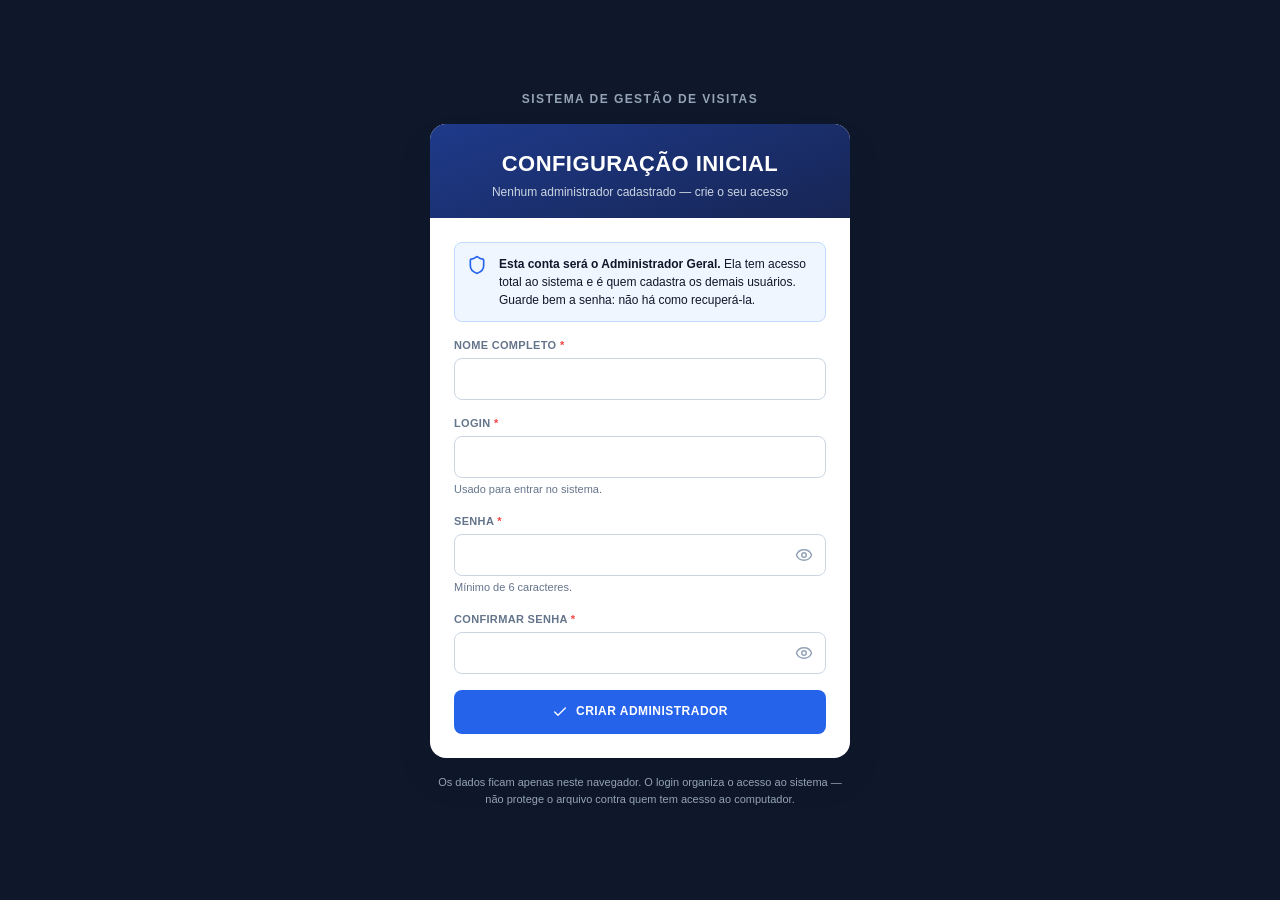
==== index.html @ a72fbaf8 "Add files via upload" ====
<!DOCTYPE html>
<html lang="pt-BR">
<head>
    <meta charset="UTF-8">
    <meta name="viewport" content="width=device-width, initial-scale=1.0, viewport-fit=cover">
    <meta name="theme-color" content="#2563eb">
    <!-- Abre por duplo-clique, sem servidor: CSS via <link> (css/) e JS
         via <script src> (js/), na ordem de dependencia (core ->
         domain/services -> ui -> main). Scripts sao globais, sem
         import/export; cada arquivo se publica em NS.<pasta>.<arquivo>. -->

    <title>LabRuta Propagandista</title>
    <!-- ── Base ──────────────────────────────────── -->
    <link rel="stylesheet" href="css/tokens.css">
    <link rel="stylesheet" href="css/base.css">

    <!-- ── Layout e componentes ──────────────────── -->
    <link rel="stylesheet" href="css/layout.css">
    <link rel="stylesheet" href="css/components.css">
    <link rel="stylesheet" href="css/auth.css">
</head>
<body>

    <header class="app-header">
        <div class="app-header__brand">
            <span class="app-header__logo" aria-hidden="true">LR</span>
            <div class="app-header__titulo">
                <strong>LabRuta</strong>
                <span id="header-usuario" class="app-header__usuario"></span>
            </div>
        </div>
        <div class="app-header__acoes" id="header-acoes"></div>
    </header>

    <nav class="app-nav" id="app-nav" aria-label="Navegação principal"></nav>

    <main class="app-main" id="app" tabindex="-1"></main>

    <div id="modal-root"></div>
    <div id="toast-root" class="toast-root" role="status" aria-live="polite"></div>
    <script>var NS = window.NS || {};</script>

    <!-- ── Infraestrutura ────────────────────────── -->
    <script src="js/core/id.js"></script>
    <script src="js/core/events.js"></script>
    <script src="js/core/storage.js"></script>
    <script src="js/core/sessao.js"></script>
    <script src="js/core/dom.js"></script>
    <script src="js/core/db.js"></script>
    <script src="js/core/navegacao.js"></script>

    <!-- ── Domínio ───────────────────────────────── -->
    <script src="js/domain/telefone.js"></script>
    <script src="js/domain/enderecoUtils.js"></script>
    <script src="js/domain/config.js"></script>
    <script src="js/domain/permissoes.js"></script>
    <script src="js/domain/usuario.js"></script>
    <script src="js/domain/especialidade.js"></script>
    <script src="js/domain/objetivo.js"></script>
    <script src="js/domain/medico.js"></script>
    <script src="js/domain/visita.js"></script>
    <script src="js/services/viacep.js"></script>
    <script src="js/services/backup.js"></script>
    <script src="js/services/dadosTeste.js"></script>

    <!-- ── Interface ─────────────────────────────── -->
    <script src="js/ui/icons.js"></script>
    <script src="js/ui/toast.js"></script>
    <script src="js/ui/modal.js"></script>
    <script src="js/ui/components/formField.js"></script>
    <script src="js/ui/components/card.js"></script>
    <script src="js/ui/components/calendario.js"></script>
    <script src="js/ui/components/mapa.js"></script>
    <script src="js/ui/forms/catalogoForm.js"></script>
    <script src="js/ui/forms/usuarioForm.js"></script>
    <script src="js/ui/forms/grupoForm.js"></script>
    <script src="js/ui/forms/medicoForm.js"></script>
    <script src="js/ui/forms/visitaForm.js"></script>
    <script src="js/ui/forms/visitaAcoes.js"></script>
    <script src="js/ui/views/medicoDetalhe.js"></script>
    <script src="js/ui/views/medicos.js"></script>
    <script src="js/ui/views/agenda.js"></script>
    <script src="js/ui/views/login.js"></script>
    <script src="js/ui/views/config.js"></script>
    <script src="js/ui/shell.js"></script>

    <!-- ── Bootstrap ─────────────────────────────── -->
    <script src="js/main.js"></script>

</body>
</html>
---- css/tokens.css ----
:root {
    /* Cores base */
    --primary: #2563eb;
    --primary-dark: #1d4ed8;
    --primary-light: #eff6ff;
    --primary-border: #bfdbfe;

    --surface: #ffffff;
    --bg: #f8fafc;
    --bg-deep: #0f172a;

    --text: #0f172a;
    --text-muted: #64748b;
    --text-soft: #94a3b8;
    --border: #e2e8f0;
    --border-strong: #cbd5e1;

    /* Semânticas */
    --success: #10b981;
    --success-dark: #047857;
    --success-light: #ecfdf5;
    --success-border: #a7f3d0;

    --warning: #f59e0b;
    --warning-dark: #b45309;
    --warning-light: #fffbeb;
    --warning-border: #fde68a;

    --danger: #ef4444;
    --danger-dark: #b91c1c;
    --danger-light: #fef2f2;
    --danger-border: #fecaca;

    --purple: #8b5cf6;
    --purple-dark: #5b21b6;
    --purple-light: #f5f3ff;
    --purple-border: #ddd6fe;

    --whatsapp: #25d366;
    --whatsapp-dark: #128c7e;

    /* Espaçamento */
    --sp-1: 4px;
    --sp-2: 8px;
    --sp-3: 12px;
    --sp-4: 16px;
    --sp-5: 24px;
    --sp-6: 32px;

    /* Formas */
    --radius-sm: 8px;
    --radius: 12px;
    --radius-lg: 16px;
    --radius-pill: 999px;

    /* Sombras */
    --shadow-sm: 0 1px 3px rgba(15, 23, 42, .06);
    --shadow: 0 4px 12px rgba(15, 23, 42, .08);
    --shadow-lg: 0 20px 40px -12px rgba(15, 23, 42, .28);

    /* Tipografia */
    --font: -apple-system, BlinkMacSystemFont, "Segoe UI", Roboto, "Helvetica Neue", Arial, sans-serif;
    --fs-xs: 11px;
    --fs-sm: 12px;
    --fs-base: 14px;
    --fs-md: 15px;
    --fs-lg: 18px;
    --fs-xl: 22px;

    /* Camadas */
    --z-nav: 20;
    --z-header: 30;
    --z-modal: 100;
    --z-toast: 200;

    /* Layout */
    --nav-largura: 240px;
    --transicao: .2s ease;
}
---- css/base.css ----
*,
*::before,
*::after {
    box-sizing: border-box;
    margin: 0;
    padding: 0;
}

/*
 * Qualquer componente com `display` explícito na classe (flex, grid...)
 * sobrescreve o comportamento nativo de `[hidden]` por especificidade
 * empatada — sem isto, elementos "escondidos" via atributo continuam
 * visíveis. Regra genérica evita repetir `.x[hidden] { display: none }`
 * em cada componente novo.
 */
[hidden] {
    display: none !important;
}

html {
    -webkit-text-size-adjust: 100%;
}

body {
    font-family: var(--font);
    font-size: var(--fs-base);
    line-height: 1.45;
    color: var(--text);
    background: var(--bg);
    -webkit-font-smoothing: antialiased;
    -webkit-tap-highlight-color: transparent;
}

button,
input,
select,
textarea {
    font: inherit;
    color: inherit;
}

button {
    background: none;
    border: none;
    cursor: pointer;
}

a {
    color: var(--primary);
    text-decoration: none;
}

a:hover {
    text-decoration: underline;
}

ul,
ol {
    list-style: none;
}

textarea {
    resize: vertical;
}

/* Foco visível e consistente em tudo que é interativo */
:focus-visible {
    outline: 2px solid var(--primary);
    outline-offset: 2px;
    border-radius: var(--radius-sm);
}

:focus:not(:focus-visible) {
    outline: none;
}

/* Utilitários */
.oculto {
    display: none !important;
}

.visualmente-oculto {
    position: absolute;
    width: 1px;
    height: 1px;
    padding: 0;
    margin: -1px;
    overflow: hidden;
    clip: rect(0, 0, 0, 0);
    white-space: nowrap;
    border: 0;
}

.texto-muted {
    color: var(--text-muted);
}

.texto-sm {
    font-size: var(--fs-sm);
}

.texto-xs {
    font-size: var(--fs-xs);
}

@media (prefers-reduced-motion: reduce) {
    *,
    *::before,
    *::after {
        animation-duration: .01ms !important;
        animation-iteration-count: 1 !important;
        transition-duration: .01ms !important;
        scroll-behavior: auto !important;
    }
}
---- css/layout.css ----
/* ============================================================
   Shell responsivo
   Mobile : header em cima, conteúdo no meio, nav embaixo
   Desktop: nav vira sidebar à esquerda, ocupando a altura toda
   Mesmo markup nos dois — só muda o grid e a direção do nav.
   ============================================================ */

body {
    display: grid;
    grid-template-areas:
        "header"
        "main"
        "nav";
    grid-template-rows: auto 1fr auto;
    /* dvh, não vh: senão a barra do Chrome mobile corta a nav.
       O fallback em vh atende navegadores sem suporte a dvh. */
    height: 100vh;
    height: 100dvh;
    /* minmax(0,…) nas colunas impede que conteúdo largo estoure a viewport */
    grid-template-columns: minmax(0, 1fr);
    overflow: hidden;
}

/* ---------- Header ---------- */
.app-header {
    grid-area: header;
    display: flex;
    align-items: center;
    justify-content: space-between;
    gap: var(--sp-3);
    padding: var(--sp-3) var(--sp-4);
    background: var(--surface);
    border-bottom: 1px solid var(--border);
    z-index: var(--z-header);
}

.app-header__brand {
    display: flex;
    align-items: center;
    gap: var(--sp-3);
    min-width: 0;
}

.app-header__logo {
    display: grid;
    place-items: center;
    flex-shrink: 0;
    width: 36px;
    height: 36px;
    border-radius: var(--radius-sm);
    background: linear-gradient(135deg, var(--primary), #1e40af);
    color: #fff;
    font-size: var(--fs-sm);
    font-weight: 700;
    letter-spacing: .5px;
}

.app-header__titulo {
    display: flex;
    flex-direction: column;
    min-width: 0;
    line-height: 1.25;
}

.app-header__titulo strong {
    font-size: var(--fs-md);
}

.app-header__usuario {
    font-size: var(--fs-xs);
    color: var(--text-muted);
    overflow: hidden;
    text-overflow: ellipsis;
    white-space: nowrap;
}

.app-header__acoes {
    display: flex;
    align-items: center;
    gap: var(--sp-2);
    flex-shrink: 0;
}

/* ---------- Navegação ---------- */
.app-nav {
    grid-area: nav;
    display: flex;
    flex-direction: row;
    justify-content: space-around;
    align-items: stretch;
    gap: var(--sp-1);
    min-width: 0;
    padding: var(--sp-2) var(--sp-1);
    padding-bottom: calc(var(--sp-2) + env(safe-area-inset-bottom, 0px));
    background: var(--surface);
    border-top: 1px solid var(--border);
    z-index: var(--z-nav);
}

.nav-item {
    display: flex;
    flex: 1 1 0;
    min-width: 0;
    flex-direction: column;
    align-items: center;
    justify-content: center;
    gap: 3px;
    padding: var(--sp-2) var(--sp-1);
    border-radius: var(--radius-sm);
    color: var(--text-muted);
    font-size: var(--fs-xs);
    font-weight: 600;
    text-align: center;
    text-decoration: none;
    transition: color var(--transicao), background var(--transicao);
}

.nav-item:hover {
    color: var(--text);
    text-decoration: none;
}

.nav-item--ativo {
    color: var(--primary);
}

.nav-item svg {
    width: 20px;
    height: 20px;
}

.nav-item__label {
    line-height: 1;
}

/* ---------- Conteúdo ---------- */
.app-main {
    grid-area: main;
    min-width: 0;
    overflow-y: auto;
    overflow-x: hidden;
    overscroll-behavior: contain;
    padding: var(--sp-4);
    scroll-padding-top: var(--sp-4);
}

.app-main:focus {
    outline: none;
}

/* Cabeçalho interno de cada tela */
.view-header {
    display: flex;
    align-items: center;
    justify-content: space-between;
    flex-wrap: wrap;
    gap: var(--sp-3);
    margin-bottom: var(--sp-4);
}

.view-header__titulo {
    min-width: 0;
    flex: 1 1 auto;
}

/* No mobile o botão ocupa a linha inteira em vez de espremer o título. */
.view-header > .btn {
    flex: 1 1 100%;
}

.view-header__titulo h1 {
    font-size: var(--fs-xl);
    line-height: 1.2;
}

.view-header__titulo p {
    margin-top: 2px;
    font-size: var(--fs-sm);
    color: var(--text-muted);
}

/* Grade de cards */
.grid-cards {
    display: grid;
    grid-template-columns: minmax(0, 1fr);
    gap: var(--sp-3);
    /* stretch: cards da mesma linha terminam alinhados */
    align-items: stretch;
}

.grid-cards[hidden] {
    display: none;
}

/* Barra de filtros / busca */
.barra-filtros {
    display: flex;
    flex-wrap: wrap;
    gap: var(--sp-2);
    margin-bottom: var(--sp-4);
}

/*
 * Na Agenda, segmentado (Cards/Semana/Mês) + filtro de grupo sempre na
 * mesma linha — mesmo no mobile o segmentado não quebra (é inline-flex)
 * e o filtro encolhe (.popover-filtro-wrap) em vez de cair pra baixo.
 */
.barra-filtros--agenda {
    flex-wrap: nowrap;
}

.barra-filtros--agenda .segmentado {
    flex-shrink: 0;
}

.barra-filtros__busca {
    flex: 1 1 220px;
    min-width: 0;
}

/* Seções da Agenda (Hoje, Amanhã…) */
.secao {
    margin-bottom: var(--sp-5);
}

.secao__titulo {
    display: flex;
    align-items: center;
    gap: var(--sp-2);
    width: 100%;
    margin-bottom: var(--sp-3);
    padding: var(--sp-1) 0;
    border: none;
    background: transparent;
    font-size: var(--fs-sm);
    font-weight: 700;
    text-transform: uppercase;
    letter-spacing: .04em;
    color: var(--text-muted);
    text-align: left;
    cursor: pointer;
}

.secao__titulo:hover {
    color: var(--text);
}

.secao__seta {
    width: 14px;
    height: 14px;
    flex-shrink: 0;
    transition: transform var(--transicao);
}

.secao__titulo[aria-expanded="false"] .secao__seta {
    transform: rotate(-90deg);
}

.secao__contador {
    display: inline-grid;
    place-items: center;
    min-width: 20px;
    height: 20px;
    padding: 0 6px;
    border-radius: var(--radius-pill);
    background: var(--border);
    color: var(--text-muted);
    font-size: var(--fs-xs);
    font-weight: 700;
}

.secao--atrasadas .secao__titulo {
    color: var(--danger-dark);
}

.secao--atrasadas .secao__contador {
    background: var(--danger-light);
    color: var(--danger-dark);
}

/* ============================================================
   Desktop
   ============================================================ */
@media (min-width: 768px) {
    body {
        grid-template-areas:
            "nav header"
            "nav main";
        grid-template-columns: var(--nav-largura) 1fr;
        grid-template-rows: auto 1fr;
    }

    .app-nav {
        flex-direction: column;
        justify-content: flex-start;
        gap: var(--sp-1);
        padding: var(--sp-4) var(--sp-3);
        border-top: none;
        border-right: 1px solid var(--border);
    }

    .nav-item {
        flex: 0 0 auto;
        flex-direction: row;
        justify-content: flex-start;
        gap: var(--sp-3);
        padding: var(--sp-3);
        font-size: var(--fs-base);
    }

    .nav-item:hover {
        background: var(--bg);
    }

    .nav-item--ativo {
        background: var(--primary-light);
        color: var(--primary);
    }

    .app-main {
        padding: var(--sp-5);
    }

    /* No desktop o botão volta para a mesma linha do título. */
    .view-header > .btn {
        flex: 0 0 auto;
    }

    .grid-cards {
        grid-template-columns: repeat(auto-fill, minmax(min(100%, 330px), 1fr));
        gap: var(--sp-4);
    }
}

@media (min-width: 1200px) {
    .app-main {
        padding: var(--sp-5) var(--sp-6);
    }

    /* Limita a medida de leitura e centraliza em telas largas. */
    .app-main > * {
        max-width: 1280px;
        margin-left: auto;
        margin-right: auto;
    }

    .grid-cards {
        grid-template-columns: repeat(auto-fill, minmax(min(100%, 360px), 1fr));
    }
}

/* ============================================================
   Agenda — visões Semana e Mês
   ============================================================ */

.calendario-nav {
    display: grid;
    grid-template-columns: 1fr auto 1fr;
    align-items: center;
    gap: var(--sp-2);
    margin-bottom: var(--sp-3);
}

.calendario-nav__periodo {
    display: flex;
    align-items: center;
    justify-content: center;
    gap: var(--sp-2);
    grid-column: 2;
}

.calendario-nav__rotulo {
    font-size: var(--fs-md);
    font-weight: 700;
    text-align: center;
    min-width: 12ch;
}

.calendario-nav__hoje {
    justify-self: start;
}

/* ---------- Semana ---------- */
.semana {
    --semana-col-hora: 56px;
    border: 1px solid var(--border);
    border-radius: var(--radius);
    background: var(--surface);
    overflow: auto;
}

.semana__cabecalho {
    display: grid;
    grid-template-columns: var(--semana-col-hora) repeat(7, minmax(120px, 1fr));
    position: sticky;
    top: 0;
    z-index: 1;
    background: var(--surface);
    border-bottom: 1px solid var(--border);
}

.semana__dia-cab {
    display: flex;
    flex-direction: column;
    align-items: center;
    gap: 2px;
    padding: var(--sp-2) var(--sp-1);
    border-left: 1px solid var(--border);
}

.semana__dia-nome {
    font-size: var(--fs-xs);
    font-weight: 700;
    text-transform: uppercase;
    letter-spacing: .04em;
    color: var(--text-muted);
}

.semana__dia-numero {
    font-size: var(--fs-md);
    font-weight: 700;
}

.semana__dia-cab--hoje .semana__dia-numero {
    display: inline-grid;
    place-items: center;
    min-width: 22px;
    height: 22px;
    border-radius: var(--radius-pill);
    background: var(--primary);
    color: #fff;
}

.semana__sem-horario {
    display: flex;
    flex-direction: column;
    gap: 3px;
    width: 100%;
    margin-top: 2px;
    min-height: 6px;
}

.semana__corpo {
    display: grid;
    grid-template-columns: var(--semana-col-hora) repeat(7, minmax(120px, 1fr));
    position: relative;
}

.semana__hora-rotulo {
    padding-top: 2px;
    padding-right: var(--sp-2);
    border-top: 1px solid var(--border);
    font-size: var(--fs-xs);
    color: var(--text-soft);
    text-align: right;
}

.semana__hora-rotulo--vazio {
    border-bottom: 1px solid transparent;
}

.semana__celula {
    border-top: 1px solid var(--border);
    border-left: 1px solid var(--border);
    transition: background var(--transicao);
}

/* Linha do horário atual — só aparece na coluna do dia de hoje. */
.semana__linha-agora {
    position: absolute;
    z-index: 2;
    height: 2px;
    background: var(--danger);
    pointer-events: none;
}

.semana__linha-agora__bolinha {
    position: absolute;
    left: -4px;
    top: 50%;
    width: 8px;
    height: 8px;
    border-radius: 50%;
    background: var(--danger);
    transform: translateY(-50%);
}

/* ---------- Mês ---------- */
.mes {
    border: 1px solid var(--border);
    border-radius: var(--radius);
    background: var(--surface);
    overflow: hidden;
}

.mes__cabecalho {
    display: grid;
    grid-template-columns: repeat(7, minmax(0, 1fr));
    border-bottom: 1px solid var(--border);
    background: var(--bg);
}

.mes__cab-dia {
    padding: var(--sp-2);
    text-align: center;
    font-size: var(--fs-xs);
    font-weight: 700;
    text-transform: uppercase;
    letter-spacing: .04em;
    color: var(--text-muted);
}

.mes__grade {
    display: grid;
    grid-template-columns: repeat(7, minmax(0, 1fr));
    grid-auto-rows: minmax(84px, auto);
}

.mes__dia {
    display: flex;
    flex-direction: column;
    gap: 3px;
    padding: var(--sp-1);
    border-left: 1px solid var(--border);
    border-top: 1px solid var(--border);
    min-width: 0;
    transition: background var(--transicao);
}

.mes__dia:nth-child(7n+1) {
    border-left: none;
}

.mes__dia--fora {
    background: var(--bg);
}

.mes__dia--fora .mes__dia-numero {
    color: var(--text-soft);
}

.mes__dia-numero {
    align-self: flex-start;
    font: inherit;
    font-size: var(--fs-sm);
    font-weight: 700;
    padding: 2px 6px;
    border: none;
    border-radius: var(--radius-pill);
    background: transparent;
    color: var(--text);
    cursor: pointer;
    transition: background var(--transicao), color var(--transicao);
}

.mes__dia-numero:hover,
.mes__dia-numero:focus-visible {
    background: var(--primary-light);
    color: var(--primary-dark);
}

.mes__dia--hoje .mes__dia-numero {
    display: inline-flex;
    align-items: center;
    justify-content: center;
    min-width: 20px;
    height: 20px;
    background: var(--primary);
    color: #fff;
}

.mes__dia--hoje .mes__dia-numero:hover,
.mes__dia--hoje .mes__dia-numero:focus-visible {
    background: var(--primary-dark);
    color: #fff;
}

.mes__eventos {
    display: flex;
    flex-direction: column;
    gap: 2px;
    min-height: 8px;
}

.mes__mais {
    align-self: flex-start;
    padding: 1px 5px;
    border: none;
    background: transparent;
    color: var(--text-muted);
    font-size: var(--fs-xs);
    font-weight: 600;
}

.mes__mais:hover {
    color: var(--primary);
    text-decoration: underline;
}

/* ---------- Evento (compartilhado entre Semana e Mês) ---------- */
.evento {
    display: flex;
    align-items: center;
    gap: 4px;
    padding: 3px 6px;
    border-radius: 6px;
    border: 1px solid transparent;
    font-size: var(--fs-xs);
    font-weight: 600;
    line-height: 1.3;
    cursor: grab;
    overflow: hidden;
    text-align: left;
}

.evento:active {
    cursor: grabbing;
}

.evento__hora {
    flex-shrink: 0;
    opacity: .75;
    font-variant-numeric: tabular-nums;
}

.evento__nome {
    overflow: hidden;
    text-overflow: ellipsis;
    white-space: nowrap;
}

.evento--info    { background: var(--primary-light); color: var(--primary-dark); border-color: var(--primary-border); }
.evento--sucesso { background: var(--success-light); color: var(--success-dark); border-color: var(--success-border); }
.evento--alerta  { background: var(--warning-light); color: var(--warning-dark); border-color: var(--warning-border); }
.evento--perigo  { background: var(--danger-light);  color: var(--danger-dark);  border-color: var(--danger-border); }
.evento--roxa    { background: var(--purple-light);  color: var(--purple-dark);  border-color: var(--purple-border); }
.evento--neutra  { background: var(--bg);            color: var(--text-muted);   border-color: var(--border); }

.evento--arrastando {
    opacity: .4;
}

/* Célula/dia recebendo um drag válido por cima */
.slot-alvo {
    background: var(--primary-light) !important;
    outline: 2px dashed var(--primary-border);
    outline-offset: -2px;
}

/* ============================================================
   Desktop — calendário ganha mais respiro
   ============================================================ */
@media (min-width: 768px) {
    .semana {
        --semana-col-hora: 64px;
    }

    .semana__cabecalho,
    .semana__corpo {
        grid-template-columns: var(--semana-col-hora) repeat(7, minmax(0, 1fr));
    }

    .mes__grade {
        grid-auto-rows: minmax(110px, auto);
    }
}
---- css/components.css ----
/* ============================================================
   Botões
   ============================================================ */
.btn {
    display: inline-flex;
    align-items: center;
    justify-content: center;
    gap: var(--sp-2);
    padding: 10px var(--sp-4);
    border: 1px solid transparent;
    border-radius: var(--radius-sm);
    font-size: var(--fs-sm);
    font-weight: 600;
    white-space: nowrap;
    transition: background var(--transicao), border-color var(--transicao), color var(--transicao);
}

.btn svg {
    width: 16px;
    height: 16px;
    flex-shrink: 0;
}

.btn:disabled {
    opacity: .5;
    cursor: not-allowed;
}

.btn--primario {
    background: var(--primary);
    color: #fff;
}

.btn--primario:not(:disabled):hover {
    background: var(--primary-dark);
}

.btn--outline {
    background: var(--surface);
    border-color: var(--border-strong);
    color: var(--text);
}

.btn--outline:not(:disabled):hover {
    background: var(--bg);
    border-color: var(--text-soft);
}

.btn--sutil {
    background: transparent;
    color: var(--text-muted);
}

.btn--sutil:not(:disabled):hover {
    background: var(--bg);
    color: var(--text);
}

.btn--perigo {
    background: var(--danger-light);
    border-color: var(--danger-border);
    color: var(--danger-dark);
}

.btn--perigo:not(:disabled):hover {
    background: #fee2e2;
}

.btn--sucesso {
    background: var(--success-light);
    border-color: var(--success-border);
    color: var(--success-dark);
}

.btn--sucesso:not(:disabled):hover {
    background: #d1fae5;
}

.btn--bloco {
    width: 100%;
}

/* ---------- Split action (botão principal + popover de opções) ---------- */
.split-acao {
    position: relative;
    display: inline-flex;
}

.split-acao .btn:first-child {
    border-top-right-radius: 0;
    border-bottom-right-radius: 0;
}

.split-acao__toggle {
    border-top-left-radius: 0;
    border-bottom-left-radius: 0;
    border-left: 1px solid rgba(255, 255, 255, .35);
    padding: 10px var(--sp-2);
}

.split-acao__toggle svg {
    transition: transform var(--transicao);
}

.split-acao__toggle[aria-expanded="true"] svg {
    transform: rotate(180deg);
}

.popover-menu {
    position: absolute;
    bottom: calc(100% + 6px);
    right: 0;
    min-width: 220px;
    background: var(--surface);
    border: 1px solid var(--border);
    border-radius: var(--radius);
    box-shadow: var(--shadow-lg, 0 12px 28px rgba(0, 0, 0, .18));
    padding: var(--sp-1);
    z-index: 10;
}

.popover-menu__item {
    display: flex;
    align-items: center;
    gap: var(--sp-2);
    width: 100%;
    padding: var(--sp-2) var(--sp-3);
    border: none;
    background: transparent;
    border-radius: var(--radius-sm);
    font-size: var(--fs-sm);
    color: var(--text);
    text-align: left;
}

.popover-menu__item:hover {
    background: var(--bg);
}

.popover-menu__item svg {
    width: 16px;
    height: 16px;
    flex-shrink: 0;
    color: var(--text-muted);
}

.btn--sm {
    padding: 6px 10px;
    font-size: var(--fs-xs);
}

.btn--sm svg {
    width: 14px;
    height: 14px;
}

.btn--icone {
    padding: 8px;
    border-radius: var(--radius-sm);
}

.btn--icone svg {
    width: 18px;
    height: 18px;
}

/* Botão do WhatsApp */
.btn--whatsapp {
    background: var(--whatsapp);
    color: #fff;
}

.btn--whatsapp:not(:disabled):hover {
    background: var(--whatsapp-dark);
    text-decoration: none;
}

.link-whatsapp {
    display: inline-grid;
    place-items: center;
    width: 30px;
    height: 30px;
    border-radius: var(--radius-sm);
    color: var(--whatsapp-dark);
    background: rgba(37, 211, 102, .12);
    transition: background var(--transicao);
}

.link-whatsapp:hover {
    background: rgba(37, 211, 102, .22);
    text-decoration: none;
}

.link-whatsapp svg {
    width: 17px;
    height: 17px;
}

/* ============================================================
   Cards
   ============================================================ */
.card {
    position: relative;
    display: flex;
    flex-direction: column;
    gap: var(--sp-3);
    min-width: 0;
    padding: var(--sp-4);
    background: var(--surface);
    border: 1px solid var(--border);
    border-radius: var(--radius);
    box-shadow: var(--shadow-sm);
    overflow: hidden;
}

/* Faixa colorida à esquerda indicando status */
.card--faixa::before {
    content: '';
    position: absolute;
    left: 0;
    top: 0;
    bottom: 0;
    width: 4px;
    background: var(--border-strong);
}

.card--agendada::before  { background: var(--primary); }
.card--realizada::before { background: var(--success); }
.card--ausente::before   { background: var(--warning); }
.card--cancelada::before { background: var(--text-soft); }
.card--reagendada::before{ background: var(--purple); }
.card--atrasada::before  { background: var(--danger); }

.card--faixa {
    padding-left: calc(var(--sp-4) + 4px);
}

.card__topo {
    display: flex;
    align-items: flex-start;
    justify-content: space-between;
    gap: var(--sp-3);
    min-width: 0;
}

.card__identidade {
    display: flex;
    align-items: center;
    gap: var(--sp-3);
    min-width: 0;
    flex: 1 1 auto;
}

.card__identidade > div {
    min-width: 0;
}

/* Bloco de status/WhatsApp à direita: nunca encolhe nem quebra. */
.card__meta {
    display: flex;
    align-items: center;
    gap: var(--sp-2);
    flex-shrink: 0;
}

.card__nome {
    font-size: var(--fs-md);
    font-weight: 700;
    line-height: 1.25;
    overflow-wrap: anywhere;
}

.card__sub {
    font-size: var(--fs-xs);
    color: var(--text-muted);
    overflow-wrap: anywhere;
}

.card__linha {
    display: flex;
    align-items: center;
    gap: var(--sp-2);
    font-size: var(--fs-sm);
    color: var(--text-muted);
}

.card__linha svg {
    width: 15px;
    height: 15px;
    flex-shrink: 0;
    color: var(--text-soft);
}

.card__linha span {
    min-width: 0;
    overflow-wrap: anywhere;
}

.card__bloco {
    padding: var(--sp-2) var(--sp-3);
    background: var(--bg);
    border-radius: var(--radius-sm);
    font-size: var(--fs-sm);
}

.card__nota {
    padding: var(--sp-2) var(--sp-3);
    border-left: 3px solid var(--primary-border);
    background: var(--primary-light);
    border-radius: 0 var(--radius-sm) var(--radius-sm) 0;
    font-size: var(--fs-sm);
    color: #1e3a8a;
    overflow-wrap: anywhere;
}

.card__acoes {
    display: flex;
    flex-wrap: wrap;
    gap: var(--sp-2);
    margin-top: auto;
    padding-top: var(--sp-1);
}

.card__acoes .btn--cresce {
    flex: 1 1 auto;
}

/* Avatar com iniciais */
.avatar {
    display: grid;
    place-items: center;
    flex-shrink: 0;
    width: 40px;
    height: 40px;
    border-radius: 50%;
    background: linear-gradient(135deg, var(--primary), #1e40af);
    color: #fff;
    font-size: var(--fs-sm);
    font-weight: 700;
}

.avatar--sm {
    width: 32px;
    height: 32px;
    font-size: var(--fs-xs);
}

/* ============================================================
   Tags / badges
   ============================================================ */
.tag {
    display: inline-flex;
    align-items: center;
    gap: var(--sp-1);
    padding: 3px 8px;
    border: 1px solid transparent;
    border-radius: var(--radius-sm);
    font-size: var(--fs-xs);
    font-weight: 700;
    white-space: nowrap;
}

.tag svg {
    width: 12px;
    height: 12px;
}

.tag--neutra  { background: var(--bg);            color: var(--text-muted);   border-color: var(--border); }
.tag--info    { background: var(--primary-light); color: var(--primary-dark); border-color: var(--primary-border); }
.tag--sucesso { background: var(--success-light); color: var(--success-dark); border-color: var(--success-border); }
.tag--alerta  { background: var(--warning-light); color: var(--warning-dark); border-color: var(--warning-border); }
.tag--perigo  { background: var(--danger-light);  color: var(--danger-dark);  border-color: var(--danger-border); }
.tag--roxa    { background: var(--purple-light);  color: var(--purple-dark);  border-color: var(--purple-border); }

/* ============================================================
   Formulários
   ============================================================ */
.form {
    display: flex;
    flex-direction: column;
    gap: var(--sp-4);
}

.campo {
    position: relative;
    display: flex;
    flex-direction: column;
    gap: var(--sp-1);
    min-width: 0;
}

.campo__label {
    font-size: var(--fs-xs);
    font-weight: 700;
    text-transform: uppercase;
    letter-spacing: .03em;
    color: var(--text-muted);
}

.campo__obrigatorio {
    color: var(--danger);
    font-weight: 700;
}

.campo__controle {
    width: 100%;
    padding: 10px var(--sp-3);
    background: var(--surface);
    border: 1px solid var(--border-strong);
    border-radius: var(--radius-sm);
    font-size: var(--fs-base);
    transition: border-color var(--transicao), box-shadow var(--transicao);
}

.campo__controle:focus {
    outline: none;
    border-color: var(--primary);
    box-shadow: 0 0 0 3px var(--primary-border);
}

.campo__controle::placeholder {
    color: var(--text-soft);
}

.campo__controle:disabled,
.campo__controle[aria-busy="true"] {
    background: var(--bg);
    opacity: .6;
}

select.campo__controle {
    cursor: pointer;
}

.campo__ajuda {
    font-size: var(--fs-xs);
    color: var(--text-muted);
}

.campo__erro {
    display: none;
    font-size: var(--fs-xs);
    font-weight: 600;
    color: var(--danger-dark);
}

.campo__erro:not(:empty) {
    display: block;
}

.campo--invalido .campo__controle {
    border-color: var(--danger);
}

.toggle-reagendar {
    display: flex;
    align-items: center;
    gap: var(--sp-3);
    width: 100%;
    padding: var(--sp-3);
    background: var(--surface);
    border: 1px solid var(--border-strong);
    border-radius: var(--radius);
    cursor: pointer;
    text-align: left;
    transition: border-color var(--transicao), background var(--transicao), box-shadow var(--transicao);
}

.toggle-reagendar:hover {
    border-color: var(--primary);
    background: var(--primary-light);
}

.toggle-reagendar__icone {
    display: flex;
    align-items: center;
    justify-content: center;
    flex-shrink: 0;
    width: 36px;
    height: 36px;
    border-radius: var(--radius-sm);
    background: var(--primary-light);
    color: var(--primary);
    transition: background var(--transicao), color var(--transicao);
}

.toggle-reagendar__texto {
    display: flex;
    flex-direction: column;
    gap: 2px;
    flex: 1;
    min-width: 0;
}

.toggle-reagendar__texto strong {
    font-size: var(--fs-base);
    color: var(--text);
}

.toggle-reagendar__texto small {
    font-size: var(--fs-xs);
    color: var(--text-muted);
}

.toggle-reagendar__check {
    display: flex;
    align-items: center;
    justify-content: center;
    flex-shrink: 0;
    width: 22px;
    height: 22px;
    border-radius: 50%;
    border: 2px solid var(--border-strong);
    color: transparent;
    transition: border-color var(--transicao), background var(--transicao), color var(--transicao);
}

.toggle-reagendar__check svg {
    width: 13px;
    height: 13px;
}

.toggle-reagendar--ativo {
    border-color: var(--primary);
    background: var(--primary-light);
    box-shadow: 0 0 0 3px var(--primary-border);
}

.toggle-reagendar--ativo .toggle-reagendar__icone {
    background: var(--primary);
    color: #fff;
}

.toggle-reagendar--ativo .toggle-reagendar__check {
    border-color: var(--primary);
    background: var(--primary);
    color: #fff;
}

.toggle-reagendar__campos {
    overflow: hidden;
    animation: toggle-reagendar-abrir .18s ease;
}

@keyframes toggle-reagendar-abrir {
    from { opacity: 0; transform: translateY(-4px); }
    to { opacity: 1; transform: translateY(0); }
}

.campo__aviso {
    display: none;
    font-size: var(--fs-xs);
    font-weight: 600;
    color: var(--warning-dark);
}

.campo__aviso:not(:empty) {
    display: block;
}

/* Linhas com múltiplos campos */
.form-linha {
    display: grid;
    grid-template-columns: 1fr;
    gap: var(--sp-3);
}

.form-secao {
    display: flex;
    flex-direction: column;
    gap: var(--sp-3);
    padding-top: var(--sp-3);
    border-top: 1px solid var(--border);
}

.form-secao__titulo {
    font-size: var(--fs-xs);
    font-weight: 700;
    text-transform: uppercase;
    letter-spacing: .04em;
    color: var(--text-soft);
}

.form__acoes {
    display: flex;
    gap: var(--sp-2);
    padding-top: var(--sp-2);
}

.form__acoes .btn {
    flex: 1;
}

@media (min-width: 520px) {
    .form-linha--2 { grid-template-columns: 1fr 1fr; }
    .form-linha--3 { grid-template-columns: 1fr 1fr 1fr; }
    /* CEP tem largura fixa; a rua fica com o resto. */
    .form-linha--cep { grid-template-columns: 150px 1fr; }
    /* Número é curto, bairro é longo. */
    .form-linha--num-bairro { grid-template-columns: 110px 1fr; }
    /* UF são 2 letras. */
    .form-linha--cidade-uf { grid-template-columns: 1fr 90px; }
    /* Médico ocupa mais espaço; especialidade é só leitura. */
    .form-linha--medico { grid-template-columns: 1.6fr 1fr; }
}

/* ---------- Seletor de médico (gatilho + popover pesquisável) ---------- */
.seletor-medico {
    display: flex;
    align-items: center;
    gap: var(--sp-2);
    width: 100%;
    padding: 6px var(--sp-3);
    background: var(--surface);
    border: 1px solid var(--border-strong);
    border-radius: var(--radius-sm);
    cursor: pointer;
    text-align: left;
    transition: border-color var(--transicao), box-shadow var(--transicao);
}

.seletor-medico:hover {
    border-color: var(--primary);
}

.seletor-medico[aria-expanded="true"] {
    border-color: var(--primary);
    box-shadow: 0 0 0 3px var(--primary-border);
}

.seletor-medico .avatar--sm {
    flex-shrink: 0;
}

.seletor-medico__texto {
    display: flex;
    flex-direction: column;
    flex: 1;
    min-width: 0;
    line-height: 1.3;
}

.seletor-medico__texto strong {
    font-size: var(--fs-sm);
    color: var(--text);
    overflow: hidden;
    text-overflow: ellipsis;
    white-space: nowrap;
}

.seletor-medico__texto small {
    font-size: var(--fs-xs);
    color: var(--text-muted);
}

.seletor-medico__texto--vazio {
    color: var(--text-soft);
    font-size: var(--fs-base);
}

.seletor-medico > svg {
    flex-shrink: 0;
    width: 16px;
    height: 16px;
    color: var(--text-muted);
}

.campo__controle--somente-leitura {
    display: flex;
    align-items: center;
    min-height: 40px;
    color: var(--text-muted);
    background: var(--bg);
    cursor: default;
}

.popover-medico {
    position: absolute;
    top: calc(100% + 6px);
    left: 0;
    z-index: 20;
    width: min(320px, 100%);
    display: flex;
    flex-direction: column;
    background: var(--surface);
    border: 1px solid var(--border);
    border-radius: var(--radius);
    box-shadow: var(--shadow-lg, 0 12px 28px rgba(0, 0, 0, .18));
    overflow: hidden;
    animation: popover-medico-abrir .15s ease;
}

.popover-medico[hidden] {
    display: none;
}

@keyframes popover-medico-abrir {
    from { opacity: 0; transform: translateY(-4px); }
    to { opacity: 1; transform: translateY(0); }
}

.popover-medico__busca {
    display: flex;
    align-items: center;
    gap: var(--sp-2);
    padding: var(--sp-3);
    border-bottom: 1px solid var(--border);
    color: var(--text-soft);
}

.popover-medico__busca svg {
    flex-shrink: 0;
    width: 16px;
    height: 16px;
}

.popover-medico__busca input {
    flex: 1;
    min-width: 0;
    border: none;
    outline: none;
    font-size: var(--fs-sm);
    color: var(--text);
    background: transparent;
}

.popover-medico__lista {
    max-height: 260px;
    overflow-y: auto;
    padding: var(--sp-1);
}

.popover-medico__item {
    display: flex;
    align-items: center;
    gap: var(--sp-2);
    width: 100%;
    padding: var(--sp-2);
    border: none;
    background: transparent;
    border-radius: var(--radius-sm);
    text-align: left;
    cursor: pointer;
}

.popover-medico__item:hover {
    background: var(--bg);
}

.popover-medico__item-texto {
    display: flex;
    flex-direction: column;
    min-width: 0;
    line-height: 1.3;
}

.popover-medico__item-texto strong {
    font-size: var(--fs-sm);
    color: var(--text);
    overflow: hidden;
    text-overflow: ellipsis;
    white-space: nowrap;
}

.popover-medico__item-texto small {
    font-size: var(--fs-xs);
    color: var(--text-muted);
}

.popover-medico__vazio {
    padding: var(--sp-4) var(--sp-3);
    text-align: center;
    font-size: var(--fs-sm);
    color: var(--text-muted);
}

/* ---------- Popover do filtro "Filtrar por grupo" (Agenda) ---------- */
.popover-filtro-wrap {
    position: relative;
    flex: 1 1 120px;
    min-width: 0;
}

@media (min-width: 520px) {
    .popover-filtro-wrap {
        flex: 0 1 200px;
    }
}

.seletor-filtro {
    display: flex;
    align-items: center;
    gap: var(--sp-2);
    width: 100%;
    padding: 9px var(--sp-3);
    background: var(--surface);
    border: 1px solid var(--border-strong);
    border-radius: var(--radius-sm);
    font-size: var(--fs-sm);
    font-weight: 600;
    color: var(--text);
    cursor: pointer;
    transition: border-color var(--transicao), box-shadow var(--transicao);
}

.seletor-filtro:hover {
    border-color: var(--primary);
}

.seletor-filtro[aria-expanded="true"] {
    border-color: var(--primary);
    box-shadow: 0 0 0 3px var(--primary-border);
}

.seletor-filtro__ponto {
    flex-shrink: 0;
    width: 9px;
    height: 9px;
    border-radius: 50%;
}

.seletor-filtro__ponto--neutra { background: var(--text-soft); }
.seletor-filtro__ponto--info   { background: var(--primary); }
.seletor-filtro__ponto--sucesso{ background: var(--success); }
.seletor-filtro__ponto--alerta { background: var(--warning); }
.seletor-filtro__ponto--perigo { background: var(--danger); }
.seletor-filtro__ponto--roxa   { background: var(--purple); }

.seletor-filtro__texto {
    flex: 1;
    min-width: 0;
    overflow: hidden;
    text-overflow: ellipsis;
    white-space: nowrap;
    text-align: left;
}

.seletor-filtro > svg {
    flex-shrink: 0;
    width: 16px;
    height: 16px;
    color: var(--text-muted);
    transition: transform var(--transicao);
}

.seletor-filtro[aria-expanded="true"] > svg {
    transform: rotate(180deg);
}

.popover-filtro {
    position: absolute;
    top: calc(100% + 6px);
    left: 0;
    z-index: 20;
    width: min(280px, 100%);
    background: var(--surface);
    border: 1px solid var(--border);
    border-radius: var(--radius);
    box-shadow: var(--shadow-lg, 0 12px 28px rgba(0, 0, 0, .18));
    padding: var(--sp-2);
    animation: popover-medico-abrir .15s ease;
}

.popover-filtro[hidden] {
    display: none;
}

.popover-filtro__titulo {
    padding: var(--sp-1) var(--sp-2) var(--sp-2);
    font-size: var(--fs-xs);
    font-weight: 700;
    text-transform: uppercase;
    letter-spacing: .04em;
    color: var(--text-soft);
}

.popover-filtro__item {
    display: flex;
    align-items: center;
    gap: var(--sp-3);
    width: 100%;
    padding: var(--sp-2);
    border: none;
    background: transparent;
    border-radius: var(--radius-sm);
    text-align: left;
    cursor: pointer;
    transition: background var(--transicao);
}

.popover-filtro__item:hover {
    background: var(--bg);
}

.popover-filtro__item--ativo {
    background: var(--primary-light);
}

.popover-filtro__item--ativo:hover {
    background: var(--primary-light);
}

.popover-filtro__icone {
    display: flex;
    align-items: center;
    justify-content: center;
    flex-shrink: 0;
    width: 30px;
    height: 30px;
    border-radius: var(--radius-sm);
}

.popover-filtro__icone svg {
    width: 15px;
    height: 15px;
}

.popover-filtro__icone--neutra  { background: var(--bg);            color: var(--text-muted); }
.popover-filtro__icone--info    { background: var(--primary-light); color: var(--primary-dark); }
.popover-filtro__icone--sucesso { background: var(--success-light); color: var(--success-dark); }
.popover-filtro__icone--alerta  { background: var(--warning-light); color: var(--warning-dark); }
.popover-filtro__icone--perigo  { background: var(--danger-light);  color: var(--danger-dark); }
.popover-filtro__icone--roxa    { background: var(--purple-light);  color: var(--purple-dark); }

.popover-filtro__nome {
    flex: 1;
    min-width: 0;
    font-size: var(--fs-sm);
    font-weight: 600;
    color: var(--text);
}

.popover-filtro__check {
    flex-shrink: 0;
    width: 16px;
    height: 16px;
    color: var(--primary);
}

/* ---------- Campo com botão de ação ao lado (ex.: gerenciar catálogo) ---------- */
.campo-com-botao {
    display: flex;
    gap: var(--sp-2);
}

.campo-com-botao .campo__controle {
    flex: 1;
    min-width: 0;
}

/* ---------- Gerenciador de catálogo (especialidades, objetivos) ---------- */
.catalogo-lista {
    display: flex;
    flex-direction: column;
    gap: var(--sp-2);
    max-height: 320px;
    overflow-y: auto;
}

.catalogo-item {
    display: flex;
    align-items: center;
    gap: var(--sp-2);
}

.catalogo-item__campo {
    flex: 1;
    min-width: 0;
    padding: 8px var(--sp-3);
    background: var(--surface);
    border: 1px solid var(--border-strong);
    border-radius: var(--radius-sm);
    font-size: var(--fs-sm);
    transition: border-color var(--transicao), box-shadow var(--transicao);
}

.catalogo-item__campo:focus {
    outline: none;
    border-color: var(--primary);
    box-shadow: 0 0 0 3px var(--primary-border);
}

.catalogo-novo {
    display: flex;
    gap: var(--sp-2);
    padding-top: var(--sp-2);
    border-top: 1px solid var(--border);
}

.catalogo-novo input {
    flex: 1;
    min-width: 0;
    padding: 8px var(--sp-3);
    background: var(--surface);
    border: 1px solid var(--border-strong);
    border-radius: var(--radius-sm);
    font-size: var(--fs-sm);
}

.catalogo-novo input:focus {
    outline: none;
    border-color: var(--primary);
    box-shadow: 0 0 0 3px var(--primary-border);
}

.catalogo-vazio {
    padding: var(--sp-4) var(--sp-3);
    text-align: center;
    font-size: var(--fs-sm);
    color: var(--text-muted);
}

/* ============================================================
   Modal
   ============================================================ */
.modal-overlay {
    position: fixed;
    inset: 0;
    display: flex;
    align-items: flex-end;
    justify-content: center;
    background: rgba(15, 23, 42, .55);
    z-index: var(--z-modal);
    opacity: 0;
    transition: opacity var(--transicao);
}

.modal-overlay--visivel {
    opacity: 1;
}

.modal {
    display: flex;
    flex-direction: column;
    width: 100%;
    max-height: 92dvh;
    background: var(--surface);
    border-radius: var(--radius-lg) var(--radius-lg) 0 0;
    box-shadow: var(--shadow-lg);
    transform: translateY(100%);
    transition: transform .25s cubic-bezier(.16, 1, .3, 1);
}

.modal-overlay--visivel .modal {
    transform: translateY(0);
}

.modal__header {
    display: flex;
    align-items: flex-start;
    justify-content: space-between;
    gap: var(--sp-3);
    padding: var(--sp-4);
    border-bottom: 1px solid var(--border);
}

.modal__titulo {
    font-size: var(--fs-lg);
    line-height: 1.25;
}

.modal__sub {
    margin-top: 2px;
    font-size: var(--fs-sm);
    color: var(--text-muted);
}

.modal__corpo {
    flex: 1;
    overflow-y: auto;
    overscroll-behavior: contain;
    padding: var(--sp-4);
}

.modal__fechar {
    display: grid;
    place-items: center;
    flex-shrink: 0;
    width: 32px;
    height: 32px;
    border-radius: var(--radius-sm);
    color: var(--text-muted);
    transition: background var(--transicao);
}

.modal__fechar:hover {
    background: var(--bg);
    color: var(--text);
}

.modal__fechar svg {
    width: 20px;
    height: 20px;
}

@media (min-width: 768px) {
    .modal-overlay {
        align-items: center;
        padding: var(--sp-4);
    }

    .modal {
        max-width: 560px;
        max-height: 86dvh;
        border-radius: var(--radius-lg);
        transform: translateY(12px) scale(.98);
        opacity: 0;
        transition: transform .2s ease, opacity .2s ease;
    }

    .modal-overlay--visivel .modal {
        transform: translateY(0) scale(1);
        opacity: 1;
    }

    .modal--largo {
        max-width: 720px;
    }
}

/* ============================================================
   Toast
   ============================================================ */
.toast-root {
    position: fixed;
    top: var(--sp-4);
    left: var(--sp-4);
    right: var(--sp-4);
    display: flex;
    flex-direction: column;
    gap: var(--sp-2);
    align-items: center;
    pointer-events: none;
    z-index: var(--z-toast);
}

.toast {
    display: flex;
    align-items: center;
    gap: var(--sp-3);
    width: 100%;
    max-width: 420px;
    padding: var(--sp-3) var(--sp-4);
    background: var(--bg-deep);
    border: 1px solid #334155;
    border-radius: var(--radius);
    box-shadow: var(--shadow-lg);
    color: #fff;
    font-size: var(--fs-sm);
    font-weight: 600;
    opacity: 0;
    transform: translateY(-12px);
    transition: opacity var(--transicao), transform var(--transicao);
    pointer-events: auto;
}

.toast--visivel {
    opacity: 1;
    transform: translateY(0);
}

.toast svg {
    width: 18px;
    height: 18px;
    flex-shrink: 0;
}

.toast--sucesso svg { color: var(--success); }
.toast--erro svg    { color: var(--danger); }
.toast--alerta svg  { color: var(--warning); }
.toast--info svg    { color: #38bdf8; }

.toast__msg {
    min-width: 0;
    overflow-wrap: anywhere;
}

@media (min-width: 768px) {
    .toast-root {
        left: auto;
        right: var(--sp-5);
        top: var(--sp-5);
        align-items: flex-end;
    }
}

/* ============================================================
   Mapa
   ============================================================ */
.mapa {
    border: 1px solid var(--border);
    border-radius: var(--radius-sm);
    overflow: hidden;
    background: var(--bg);
}

.mapa__placeholder {
    display: flex;
    align-items: center;
    gap: var(--sp-3);
    width: 100%;
    padding: var(--sp-3);
    text-align: left;
    transition: background var(--transicao);
}

button.mapa__placeholder:hover {
    background: var(--primary-light);
}

.mapa__icone {
    display: grid;
    place-items: center;
    flex-shrink: 0;
    width: 36px;
    height: 36px;
    border-radius: var(--radius-sm);
    background: var(--primary-light);
    color: var(--primary);
}

.mapa__icone svg {
    width: 18px;
    height: 18px;
}

.mapa__texto {
    display: flex;
    flex-direction: column;
    gap: 2px;
    min-width: 0;
}

.mapa__endereco {
    font-size: var(--fs-sm);
    font-weight: 600;
    overflow-wrap: anywhere;
}

.mapa__acao {
    font-size: var(--fs-xs);
    color: var(--text-muted);
}

.mapa__frame {
    display: block;
    width: 100%;
    height: 220px;
    border: 0;
}

.mapa__rodape {
    display: flex;
    align-items: center;
    justify-content: space-between;
    gap: var(--sp-2);
    padding: var(--sp-2) var(--sp-3);
    border-top: 1px solid var(--border);
    background: var(--surface);
    font-size: var(--fs-xs);
}

.mapa--indisponivel .mapa__icone {
    background: var(--warning-light);
    color: var(--warning-dark);
}

/* ============================================================
   Estado vazio
   ============================================================ */
.vazio {
    display: flex;
    flex-direction: column;
    align-items: center;
    gap: var(--sp-3);
    padding: var(--sp-6) var(--sp-4);
    text-align: center;
    background: var(--surface);
    border: 1px dashed var(--border-strong);
    border-radius: var(--radius);
    grid-column: 1 / -1;
}

.vazio__icone {
    display: grid;
    place-items: center;
    width: 48px;
    height: 48px;
    border-radius: 50%;
    background: var(--bg);
    color: var(--text-soft);
}

.vazio__icone svg {
    width: 24px;
    height: 24px;
}

.vazio__titulo {
    font-size: var(--fs-md);
    font-weight: 700;
}

.vazio__texto {
    max-width: 38ch;
    font-size: var(--fs-sm);
    color: var(--text-muted);
}

/* ============================================================
   Lista de definições (detalhe)
   ============================================================ */
.detalhe {
    display: flex;
    flex-direction: column;
    gap: var(--sp-4);
}

.detalhe__grupo {
    display: flex;
    flex-direction: column;
    gap: var(--sp-2);
}

.detalhe__rotulo {
    font-size: var(--fs-xs);
    font-weight: 700;
    text-transform: uppercase;
    letter-spacing: .04em;
    color: var(--text-soft);
}

.detalhe__valor {
    font-size: var(--fs-base);
    overflow-wrap: anywhere;
}

.detalhe__contato {
    display: flex;
    align-items: center;
    justify-content: space-between;
    gap: var(--sp-3);
    padding: var(--sp-3);
    background: var(--bg);
    border-radius: var(--radius-sm);
}

.historico {
    display: flex;
    flex-direction: column;
    gap: var(--sp-2);
}

.historico__item {
    display: flex;
    align-items: center;
    justify-content: space-between;
    gap: var(--sp-3);
    padding: var(--sp-2) var(--sp-3);
    background: var(--surface);
    border: 1px solid var(--border);
    border-radius: var(--radius-sm);
    font-size: var(--fs-sm);
    transition: background var(--transicao), border-color var(--transicao), transform var(--transicao);
}

/* Itens de histórico clicáveis (abrem a visualização da visita) */
.historico__item--clicavel {
    width: 100%;
    text-align: left;
    cursor: pointer;
    font: inherit;
    color: inherit;
}

.historico__item--clicavel:hover,
.historico__item--clicavel:focus-visible {
    background: var(--primary-light);
    border-color: var(--primary-border);
    transform: translateX(2px);
}

/* ============================================================
   Janela de visualização da visita (calendário semanal/mensal
   e histórico do médico abrem o mesmo preview)
   ============================================================ */
.visita-preview {
    display: flex;
    flex-direction: column;
    gap: var(--sp-4);
}

.visita-preview__faixa {
    height: 4px;
    margin: calc(var(--sp-1) * -1) calc(var(--sp-1) * -1) 0;
    border-radius: var(--radius-sm);
    background: var(--border-strong);
}

.visita-preview__faixa--agendada  { background: var(--primary); }
.visita-preview__faixa--realizada { background: var(--success); }
.visita-preview__faixa--ausente   { background: var(--warning); }
.visita-preview__faixa--cancelada { background: var(--text-soft); }
.visita-preview__faixa--reagendada{ background: var(--purple); }
.visita-preview__faixa--atrasada  { background: var(--danger); }

.visita-preview__topo {
    display: flex;
    flex-wrap: wrap;
    align-items: flex-start;
    justify-content: space-between;
    gap: var(--sp-3);
}

.visita-preview__info {
    display: flex;
    flex-direction: column;
    gap: var(--sp-3);
}

.visita-preview__acoes {
    display: flex;
    flex-wrap: wrap;
    gap: var(--sp-2);
    padding-top: var(--sp-2);
    border-top: 1px solid var(--border);
}

.visita-preview__acoes .btn {
    flex: 1 1 auto;
    white-space: nowrap;
}

/* Confirmação dentro de modal */
.confirmacao {
    display: flex;
    flex-direction: column;
    gap: var(--sp-4);
}

.confirmacao__aviso {
    padding: var(--sp-3);
    border-radius: var(--radius-sm);
    font-size: var(--fs-sm);
    background: var(--warning-light);
    border: 1px solid var(--warning-border);
    color: var(--warning-dark);
}

.confirmacao__aviso--perigo {
    background: var(--danger-light);
    border-color: var(--danger-border);
    color: var(--danger-dark);
}

.confirmacao__lista {
    display: flex;
    flex-direction: column;
    gap: var(--sp-1);
    max-height: 180px;
    overflow-y: auto;
    padding: var(--sp-3);
    background: var(--bg);
    border-radius: var(--radius-sm);
    font-size: var(--fs-sm);
}

/* Opções clicáveis (motivo de ausência) */
.opcao {
    display: flex;
    align-items: center;
    gap: var(--sp-3);
    width: 100%;
    padding: var(--sp-3);
    background: var(--surface);
    border: 1px solid var(--border-strong);
    border-radius: var(--radius-sm);
    font-size: var(--fs-base);
    text-align: left;
    transition: border-color var(--transicao), background var(--transicao);
}

.opcao:hover {
    border-color: var(--primary);
    background: var(--primary-light);
}

.opcao--ativa {
    border-color: var(--primary);
    background: var(--primary-light);
    font-weight: 600;
}

.opcao svg {
    width: 18px;
    height: 18px;
    flex-shrink: 0;
    color: var(--text-muted);
}

.opcao--ativa svg {
    color: var(--primary);
}

/* ============================================================
   Controle segmentado (alternador de visualização Cards/Semana/Mês)
   ============================================================ */
.segmentado {
    display: inline-flex;
    gap: 2px;
    padding: 3px;
    background: var(--bg);
    border: 1px solid var(--border);
    border-radius: var(--radius-sm);
}

.segmentado__opcao {
    display: inline-flex;
    align-items: center;
    gap: var(--sp-2);
    padding: 7px var(--sp-3);
    border: none;
    border-radius: 6px;
    background: transparent;
    color: var(--text-muted);
    font-size: var(--fs-sm);
    font-weight: 600;
    white-space: nowrap;
    transition: background var(--transicao), color var(--transicao), box-shadow var(--transicao);
}

.segmentado__opcao svg {
    width: 15px;
    height: 15px;
    flex-shrink: 0;
}

.segmentado__opcao:hover {
    color: var(--text);
}

.segmentado__opcao--ativa,
.segmentado__opcao--ativa:hover {
    background: var(--surface);
    color: var(--primary);
    box-shadow: var(--shadow-sm);
}
---- css/auth.css ----
/* ============================================================
   Acesso, usuários e permissões
   Depende de tokens.css — nenhuma cor literal nova.
   ============================================================ */

/* Sem sessão o app não existe: só a tela de login ocupa a página. */
body.sessao-fechada .app-header,
body.sessao-fechada .app-nav {
    display: none;
}

/*
 * Esconder a nav não basta: a partir de 768px o grid do body reserva uma
 * coluna fixa de `--nav-largura`, e ela apareceria como uma faixa clara à
 * esquerda do login. Aqui o grid é reduzido a uma única área.
 */
body.sessao-fechada {
    grid-template-areas: "main";
    grid-template-columns: minmax(0, 1fr);
    grid-template-rows: 1fr;
    /* O body do app é claro (--bg). Como ele mede 100dvh, sobraria uma faixa
       clara sob a tela de login em janelas mais altas que a viewport. */
    background: var(--bg-deep);
}

/*
 * `grid` em vez de bloco: o `.auth` vira item de grade e estica até a altura
 * do main sozinho. Com `min-height: 100%` a altura ficava indefinida e o
 * cartão colava no topo em vez de centralizar.
 */
body.sessao-fechada .app-main {
    display: grid;
    margin: 0;
    padding: 0;
    max-width: none;
    background: var(--bg-deep);
}

/*
 * A partir de 1200px o layout limita `.app-main > *` a 1280px para conter a
 * medida de leitura. Na tela de login isso cortaria o fundo escuro no meio —
 * quem centraliza aqui é o próprio `.auth`, com flex.
 */
body.sessao-fechada .app-main > * {
    max-width: none;
    margin: 0;
}

/* ============================================================
   Tela de login
   ============================================================ */

.auth {
    display: flex;
    flex-direction: column;
    align-items: center;
    justify-content: center;
    gap: var(--sp-4);
    padding: var(--sp-5) var(--sp-4);
    background: var(--bg-deep);
}

.auth__sistema {
    margin: 0;
    font-size: var(--fs-sm);
    font-weight: 700;
    letter-spacing: .12em;
    text-transform: uppercase;
    color: var(--text-soft);
    text-align: center;
}

.auth-card {
    width: 100%;
    max-width: 420px;
    overflow: hidden;
    background: var(--surface);
    border-radius: var(--radius-lg);
    box-shadow: var(--shadow-lg);
}

.auth-card__topo {
    padding: var(--sp-5) var(--sp-5) var(--sp-4);
    background: linear-gradient(160deg, #1e3a8a, #172554);
    color: #fff;
    text-align: center;
}

.auth-card__titulo {
    margin: 0;
    font-size: var(--fs-xl);
    font-weight: 800;
    letter-spacing: .02em;
}

.auth-card__sub {
    margin: var(--sp-1) 0 0;
    font-size: var(--fs-sm);
    color: #cbd5e1;
}

.auth-card__corpo {
    padding: var(--sp-5);
}

.auth-form {
    display: flex;
    flex-direction: column;
    gap: var(--sp-4);
}

.auth-form__erro:not(:empty) {
    display: block;
    padding: var(--sp-2) var(--sp-3);
    background: var(--danger-light);
    border: 1px solid var(--danger-border);
    border-radius: var(--radius-sm);
    text-align: center;
}

.auth-aviso {
    display: flex;
    gap: var(--sp-3);
    padding: var(--sp-3);
    background: var(--primary-light);
    border: 1px solid var(--primary-border);
    border-radius: var(--radius-sm);
    font-size: var(--fs-sm);
    line-height: 1.5;
    color: var(--text);
}

.auth-aviso svg {
    flex-shrink: 0;
    width: 20px;
    height: 20px;
    color: var(--primary);
}

.auth__nota {
    max-width: 420px;
    margin: 0;
    font-size: var(--fs-xs);
    line-height: 1.6;
    color: var(--text-soft);
    text-align: center;
}

.auth__nota--alerta {
    color: var(--warning);
}

/* Campo de senha com botão de revelar */
.campo-senha {
    position: relative;
}

.campo-senha .campo__controle {
    padding-right: 44px;
}

.campo-senha__olho {
    position: absolute;
    top: 50%;
    right: var(--sp-1);
    transform: translateY(-50%);
    display: grid;
    place-items: center;
    width: 36px;
    height: 36px;
    padding: 0;
    background: none;
    border: 0;
    border-radius: var(--radius-sm);
    color: var(--text-soft);
    cursor: pointer;
    transition: color var(--transicao), background var(--transicao);
}

.campo-senha__olho:hover {
    background: var(--bg);
    color: var(--primary);
}

.campo-senha__olho svg {
    width: 18px;
    height: 18px;
}

.btn--alto {
    padding-top: var(--sp-3);
    padding-bottom: var(--sp-3);
    font-weight: 700;
    letter-spacing: .04em;
}

/* ============================================================
   Tela de bloqueio de rota
   ============================================================ */

.sem-acesso {
    display: flex;
    flex-direction: column;
    align-items: center;
    gap: var(--sp-3);
    max-width: 420px;
    margin: var(--sp-6) auto;
    padding: var(--sp-5);
    text-align: center;
    background: var(--surface);
    border: 1px solid var(--border);
    border-radius: var(--radius-lg);
    box-shadow: var(--shadow-sm);
}

.sem-acesso svg {
    width: 40px;
    height: 40px;
    color: var(--text-soft);
}

.sem-acesso h1 {
    margin: 0;
    font-size: var(--fs-lg);
}

.sem-acesso p {
    margin: 0;
    font-size: var(--fs-base);
    line-height: 1.6;
    color: var(--text-muted);
}

/* ============================================================
   Selos
   ============================================================ */

.selo {
    display: inline-flex;
    align-items: center;
    gap: var(--sp-1);
    padding: 2px var(--sp-2);
    border-radius: var(--radius-pill);
    font-size: var(--fs-xs);
    font-weight: 700;
    letter-spacing: .04em;
    white-space: nowrap;
}

.selo svg {
    width: 12px;
    height: 12px;
}

.selo--admin {
    background: var(--primary-light);
    border: 1px solid var(--primary-border);
    color: var(--primary-dark);
}

.selo--padrao {
    background: var(--warning-light);
    border: 1px solid var(--warning-border);
    color: var(--warning-dark);
}

.selo--inativo {
    background: var(--bg);
    border: 1px solid var(--border-strong);
    color: var(--text-muted);
}

/* ============================================================
   Abas de Ajustes
   ============================================================ */

.abas {
    display: flex;
    gap: var(--sp-2);
    margin-bottom: var(--sp-4);
    border-bottom: 1px solid var(--border);
    overflow-x: auto;
}

.aba {
    display: inline-flex;
    align-items: center;
    gap: var(--sp-2);
    padding: var(--sp-3) var(--sp-4);
    background: none;
    border: 0;
    border-bottom: 2px solid transparent;
    color: var(--text-muted);
    font-family: inherit;
    font-size: var(--fs-sm);
    font-weight: 700;
    letter-spacing: .04em;
    text-transform: uppercase;
    white-space: nowrap;
    cursor: pointer;
    transition: color var(--transicao), border-color var(--transicao);
}

.aba:hover {
    color: var(--text);
}

.aba svg {
    width: 16px;
    height: 16px;
}

.aba--ativa {
    color: var(--primary);
    border-bottom-color: var(--primary);
}

/* Sub-abas em pílula (Lista / Novo / Grupos) */
.sub-abas {
    display: flex;
    flex-wrap: wrap;
    gap: var(--sp-2);
    margin-bottom: var(--sp-4);
}

.sub-aba {
    display: inline-flex;
    align-items: center;
    gap: var(--sp-2);
    padding: var(--sp-2) var(--sp-4);
    background: var(--surface);
    border: 1px solid var(--border);
    border-radius: var(--radius-pill);
    color: var(--text-muted);
    font-family: inherit;
    font-size: var(--fs-sm);
    font-weight: 600;
    white-space: nowrap;
    cursor: pointer;
    transition: all var(--transicao);
}

.sub-aba:hover {
    border-color: var(--border-strong);
    color: var(--text);
}

.sub-aba svg {
    width: 15px;
    height: 15px;
}

.sub-aba--ativa {
    background: var(--bg-deep);
    border-color: var(--bg-deep);
    color: #fff;
}

/* ============================================================
   Toggle (interruptor)
   ============================================================ */

.toggle {
    display: inline-flex;
    align-items: center;
    flex-shrink: 0;
    cursor: pointer;
}

.toggle input {
    position: absolute;
    opacity: 0;
    width: 0;
    height: 0;
}

.toggle__trilho {
    position: relative;
    display: block;
    width: 44px;
    height: 24px;
    background: var(--border-strong);
    border-radius: var(--radius-pill);
    transition: background var(--transicao);
}

.toggle__trilho::after {
    content: "";
    position: absolute;
    top: 3px;
    left: 3px;
    width: 18px;
    height: 18px;
    background: #fff;
    border-radius: 50%;
    box-shadow: var(--shadow-sm);
    transition: transform var(--transicao);
}

.toggle input:checked + .toggle__trilho {
    background: var(--success);
}

.toggle input:checked + .toggle__trilho::after {
    transform: translateX(20px);
}

.toggle input:focus-visible + .toggle__trilho {
    outline: 2px solid var(--primary);
    outline-offset: 2px;
}

.toggle--sm .toggle__trilho {
    width: 36px;
    height: 20px;
}

.toggle--sm .toggle__trilho::after {
    width: 14px;
    height: 14px;
}

.toggle--sm input:checked + .toggle__trilho::after {
    transform: translateX(16px);
}

/* Linha "rótulo + interruptor" */
.perm-opcao {
    display: flex;
    align-items: center;
    justify-content: space-between;
    gap: var(--sp-3);
    padding: var(--sp-2) 0;
}

.perm-opcao__texto {
    display: flex;
    flex-direction: column;
    gap: 2px;
    min-width: 0;
}

.perm-opcao__rotulo {
    display: flex;
    align-items: center;
    gap: var(--sp-2);
    font-size: var(--fs-base);
    font-weight: 600;
    color: var(--text);
}

/* Sem regra global de svg no projeto: cada contexto dimensiona o seu. */
.perm-opcao__rotulo svg {
    flex-shrink: 0;
    width: 16px;
    height: 16px;
    color: var(--primary);
}

.perm-opcao__ajuda {
    font-size: var(--fs-xs);
    line-height: 1.4;
    color: var(--text-soft);
}

/* Bloco destacado com checkbox (Administrador Geral) */
.destaque-check {
    display: flex;
    align-items: flex-start;
    gap: var(--sp-3);
    padding: var(--sp-3);
    background: var(--primary-light);
    border: 1px solid var(--primary-border);
    border-radius: var(--radius-sm);
    cursor: pointer;
}

.destaque-check input {
    flex-shrink: 0;
    width: 18px;
    height: 18px;
    margin-top: 2px;
    accent-color: var(--primary);
    cursor: pointer;
}

.destaque-check strong {
    display: block;
    font-size: var(--fs-base);
    color: var(--text);
}

.destaque-check em {
    font-size: var(--fs-sm);
    font-style: normal;
    color: var(--primary-dark);
}

/* Campo neutralizado (grupo, quando o usuário é admin) */
.campo--desativado {
    opacity: .5;
}

/* ============================================================
   Lista de usuários
   ============================================================ */

.lista-registros {
    display: flex;
    flex-direction: column;
    gap: var(--sp-2);
}

.registro {
    display: flex;
    align-items: center;
    gap: var(--sp-3);
    padding: var(--sp-3);
    background: var(--surface);
    border: 1px solid var(--border);
    border-radius: var(--radius);
    transition: border-color var(--transicao), box-shadow var(--transicao);
}

.registro:hover {
    border-color: var(--border-strong);
    box-shadow: var(--shadow-sm);
}

.registro--inativo {
    opacity: .6;
}

.registro__info {
    flex: 1 1 auto;
    min-width: 0;
}

.registro__nome {
    display: flex;
    align-items: center;
    flex-wrap: wrap;
    gap: var(--sp-2);
    font-size: var(--fs-md);
    font-weight: 700;
    color: var(--text);
}

.registro__meta {
    margin-top: 2px;
    font-size: var(--fs-sm);
    color: var(--text-muted);
    overflow: hidden;
    text-overflow: ellipsis;
    white-space: nowrap;
}

.registro__acoes {
    display: flex;
    gap: var(--sp-1);
    flex-shrink: 0;
}

.lista-vazia {
    padding: var(--sp-5);
    text-align: center;
    font-size: var(--fs-base);
    color: var(--text-soft);
    background: var(--surface);
    border: 1px dashed var(--border-strong);
    border-radius: var(--radius);
}

/* ============================================================
   Grupos e permissões
   ============================================================ */

.grupos-layout {
    display: grid;
    grid-template-columns: 1fr;
    gap: var(--sp-4);
    align-items: start;
}

@media (min-width: 900px) {
    .grupos-layout {
        grid-template-columns: minmax(0, 360px) minmax(0, 1fr);
    }
}

.permissoes-editor {
    display: flex;
    flex-direction: column;
    gap: var(--sp-2);
    max-height: 340px;
    overflow-y: auto;
    padding: var(--sp-2);
    background: var(--bg);
    border: 1px solid var(--border);
    border-radius: var(--radius);
}

.modulo {
    background: var(--surface);
    border: 1px solid var(--border);
    border-radius: var(--radius-sm);
    overflow: hidden;
}

.modulo__cab {
    display: flex;
    align-items: center;
    gap: var(--sp-2);
    width: 100%;
    padding: var(--sp-3);
    background: none;
    border: 0;
    font-family: inherit;
    font-size: var(--fs-xs);
    font-weight: 700;
    letter-spacing: .06em;
    text-transform: uppercase;
    color: var(--text);
    cursor: pointer;
}

.modulo__cab svg {
    width: 16px;
    height: 16px;
    color: var(--primary);
}

.modulo__seta {
    display: inline-flex;
    margin-left: auto;
    color: var(--text-soft);
    transition: transform var(--transicao);
}

.modulo__seta svg {
    width: 16px;
    height: 16px;
}

.modulo--aberto .modulo__seta {
    transform: rotate(180deg);
}

.modulo__corpo {
    display: none;
    padding: 0 var(--sp-3) var(--sp-3);
    border-top: 1px solid var(--border);
}

.modulo--aberto .modulo__corpo {
    display: block;
}

.grupo-item {
    background: var(--surface);
    border: 1px solid var(--border);
    border-radius: var(--radius);
    overflow: hidden;
}

.grupo-item + .grupo-item {
    margin-top: var(--sp-2);
}

.grupo-item__cab {
    display: flex;
    align-items: center;
    gap: var(--sp-3);
    width: 100%;
    padding: var(--sp-3);
    background: none;
    border: 0;
    font-family: inherit;
    text-align: left;
    cursor: pointer;
}

.grupo-item__seta {
    display: inline-flex;
    margin-left: auto;
    flex-shrink: 0;
    color: var(--text-soft);
    transition: transform var(--transicao);
}

.grupo-item__seta svg {
    width: 18px;
    height: 18px;
}

.grupo-item--aberto .grupo-item__seta {
    transform: rotate(180deg);
}

.grupo-item__corpo {
    display: none;
    padding: var(--sp-3);
    border-top: 1px solid var(--border);
    background: var(--bg);
}

.grupo-item--aberto .grupo-item__corpo {
    display: block;
}

.contagem {
    font-size: var(--fs-sm);
    color: var(--text-muted);
}

.contagem strong {
    color: var(--primary);
}

/* Cabeçalho de card com ícone quadrado, como no painel de grupos */
.bloco-titulo {
    display: flex;
    align-items: center;
    gap: var(--sp-3);
    margin-bottom: var(--sp-3);
}

.bloco-titulo__icone {
    display: grid;
    place-items: center;
    flex-shrink: 0;
    width: 36px;
    height: 36px;
    border-radius: var(--radius-sm);
    background: var(--bg-deep);
    color: #fff;
}

.bloco-titulo__icone svg {
    width: 18px;
    height: 18px;
}

.bloco-titulo__texto strong {
    display: block;
    font-size: var(--fs-md);
}

.bloco-titulo__texto span {
    font-size: var(--fs-sm);
    color: var(--text-muted);
}
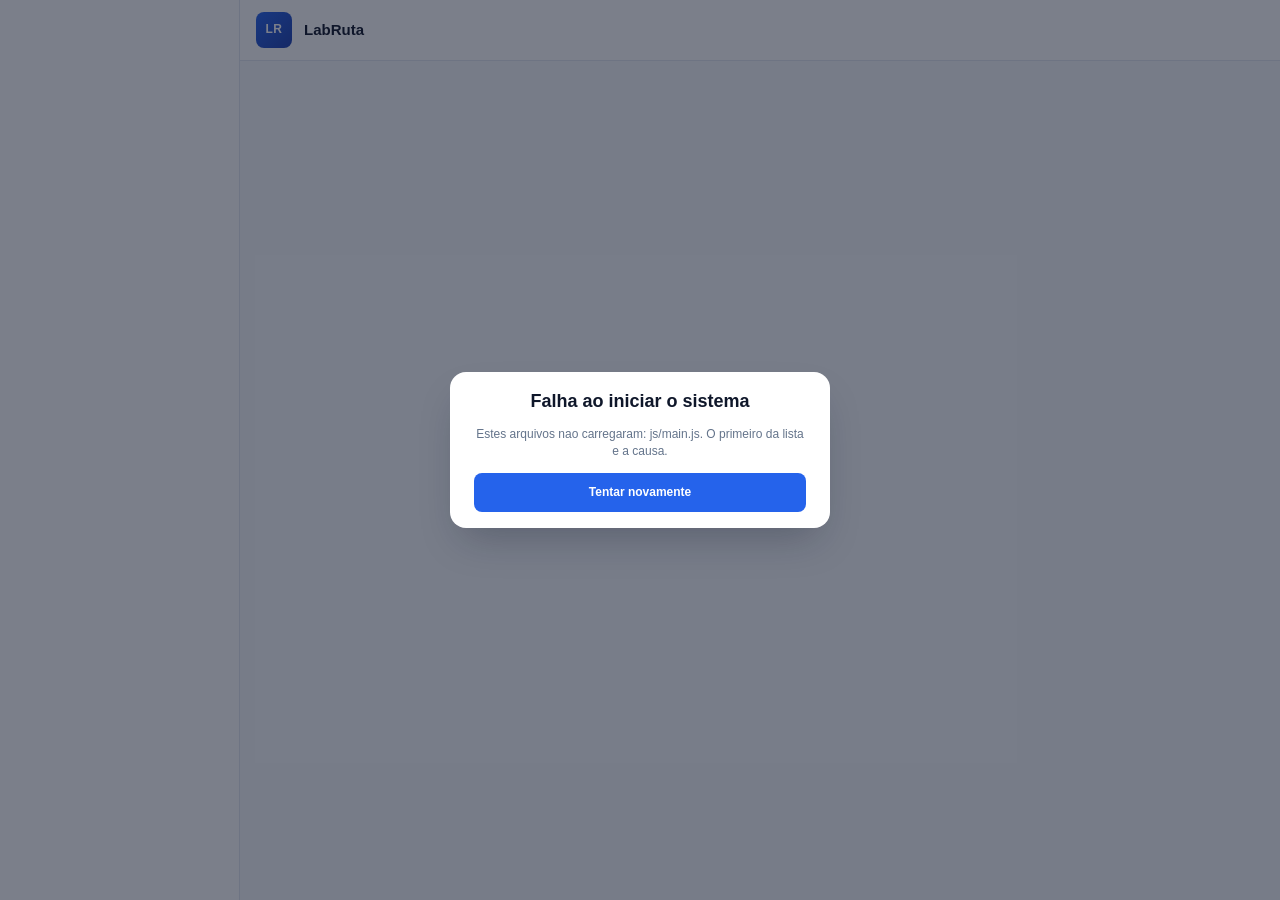
==== commit a7eeaf4a: "update" ====
--- a/index.html
+++ b/index.html
@@ -4,20 +4,28 @@
     <meta charset="UTF-8">
     <meta name="viewport" content="width=device-width, initial-scale=1.0, viewport-fit=cover">
     <meta name="theme-color" content="#2563eb">
+    <meta http-equiv="Cache-Control" content="no-cache, must-revalidate">
     <!-- Abre por duplo-clique, sem servidor: CSS via <link> (css/) e JS
          via <script src> (js/), na ordem de dependencia (core ->
          domain/services -> ui -> main). Scripts sao globais, sem
-         import/export; cada arquivo se publica em NS.<pasta>.<arquivo>. -->
+         import/export; cada arquivo se publica em NS.<pasta>.<arquivo>.
+
+         Os dados vivem no Firebase Realtime Database (js/core/firebase.js);
+         o SDK compat mora em js/vendor/ com a versao no nome do arquivo.
+
+         O ?v= de cada tag evita que o navegador sirva JS/CSS antigos depois
+         de uma atualizacao. Para publicar uma versao nova, veja as
+         instrucoes no topo de js/core/versao.js. -->
 
     <title>LabRuta Propagandista</title>
     <!-- ── Base ──────────────────────────────────── -->
-    <link rel="stylesheet" href="css/tokens.css">
-    <link rel="stylesheet" href="css/base.css">
+    <link rel="stylesheet" href="css/tokens.css?v=2026-08-25-01">
+    <link rel="stylesheet" href="css/base.css?v=2026-08-25-01">
 
     <!-- ── Layout e componentes ──────────────────── -->
-    <link rel="stylesheet" href="css/layout.css">
-    <link rel="stylesheet" href="css/components.css">
-    <link rel="stylesheet" href="css/auth.css">
+    <link rel="stylesheet" href="css/layout.css?v=2026-08-25-01">
+    <link rel="stylesheet" href="css/components.css?v=2026-08-25-01">
+    <link rel="stylesheet" href="css/auth.css?v=2026-08-25-01">
 </head>
 <body>
 
@@ -38,54 +46,184 @@
 
     <div id="modal-root"></div>
     <div id="toast-root" class="toast-root" role="status" aria-live="polite"></div>
-    <script>var NS = window.NS || {};</script>
+
+    <!-- Visivel desde o primeiro frame: some so quando o app esta montado. -->
+    <div id="carregando-root" class="carregando-overlay carregando-overlay--visivel" role="status" aria-live="polite">
+        <div class="carregando__caixa">
+            <svg class="carregando__spinner" width="22" height="22" viewBox="0 0 24 24" fill="none"
+                 stroke="currentColor" stroke-width="2" stroke-linecap="round" aria-hidden="true">
+                <path d="M21 12a9 9 0 1 1-6.219-8.56"/>
+            </svg>
+            <span class="carregando__msg" data-carregando-msg>Carregando…</span>
+        </div>
+    </div>
+    <script>
+    // Rede de seguranca do boot: qualquer erro de carga vira mensagem na
+    // tela. Sem isto, um script quebrado deixa o spinner girando para sempre
+    // e so o console do navegador conta o que aconteceu.
+    (function () {
+        var mostrado = false;
+        // `prioritario` deixa o diagnostico de carga sobrescrever o
+        // "Script error." generico que o file:// dispara primeiro.
+        window.__erroBoot = function (texto, prioritario) {
+            if (mostrado && !prioritario) return;
+            mostrado = true;
+            var raiz = document.getElementById('carregando-root');
+            if (!raiz) return;
+            raiz.hidden = false;
+            raiz.classList.add('carregando-overlay--visivel');
+            raiz.innerHTML = '<div class="carregando__caixa carregando__caixa--erro" role="alert">'
+                + '<h2 class="carregando__titulo">Falha ao iniciar o sistema</h2>'
+                + '<p class="carregando__texto" data-erro-detalhe></p>'
+                + '<button type="button" class="btn btn--primario" onclick="location.reload()">Tentar novamente</button>'
+                + '</div>';
+            raiz.querySelector('[data-erro-detalhe]').textContent = texto;
+        };
+
+        window.addEventListener('error', function (e) {
+            var arquivo = (e.filename || '').split('/').pop().split('?')[0];
+            window.__erroBoot((e.message || 'Erro') + (arquivo ? ' — ' + arquivo + ':' + e.lineno : ''));
+        });
+
+        window.addEventListener('unhandledrejection', function (e) {
+            var motivo = e.reason;
+            window.__erroBoot(String((motivo && (motivo.stack || motivo.message)) || motivo));
+        });
+
+        // O app nunca deve ficar mais de 30 s no spinner.
+        setTimeout(function () {
+            var raiz = document.getElementById('carregando-root');
+            if (raiz && !raiz.hidden && raiz.querySelector('[data-carregando-msg]')) {
+                window.__erroBoot('O carregamento travou. Verifique a conexão e as regras do banco de dados.');
+            }
+        }, 30000);
+    })();
+    var NS = window.NS || {};
+    </script>
+
+    <!-- ── Firebase (SDK compat, versao no nome do arquivo) ── -->
+    <script src="js/vendor/firebase-app-compat-11.6.0.js"></script>
+    <script src="js/vendor/firebase-database-compat-11.6.0.js"></script>
 
     <!-- ── Infraestrutura ────────────────────────── -->
-    <script src="js/core/id.js"></script>
-    <script src="js/core/events.js"></script>
-    <script src="js/core/storage.js"></script>
-    <script src="js/core/sessao.js"></script>
-    <script src="js/core/dom.js"></script>
-    <script src="js/core/db.js"></script>
-    <script src="js/core/navegacao.js"></script>
+    <script src="js/core/versao.js?v=2026-08-25-01"></script>
+    <script src="js/core/id.js?v=2026-08-25-01"></script>
+    <script src="js/core/events.js?v=2026-08-25-01"></script>
+    <script src="js/core/firebase.js?v=2026-08-25-01"></script>
+    <script src="js/core/storage.js?v=2026-08-25-01"></script>
+    <script src="js/core/sessao.js?v=2026-08-25-01"></script>
+    <script src="js/core/dom.js?v=2026-08-25-01"></script>
+    <script src="js/core/db.js?v=2026-08-25-01"></script>
+    <script src="js/core/navegacao.js?v=2026-08-25-01"></script>
+    <script src="js/core/migracaoLocal.js?v=2026-08-25-01"></script>
 
     <!-- ── Domínio ───────────────────────────────── -->
-    <script src="js/domain/telefone.js"></script>
-    <script src="js/domain/enderecoUtils.js"></script>
-    <script src="js/domain/config.js"></script>
-    <script src="js/domain/permissoes.js"></script>
-    <script src="js/domain/usuario.js"></script>
-    <script src="js/domain/especialidade.js"></script>
-    <script src="js/domain/objetivo.js"></script>
-    <script src="js/domain/medico.js"></script>
-    <script src="js/domain/visita.js"></script>
-    <script src="js/services/viacep.js"></script>
-    <script src="js/services/backup.js"></script>
-    <script src="js/services/dadosTeste.js"></script>
+    <script src="js/domain/telefone.js?v=2026-08-25-01"></script>
+    <script src="js/domain/enderecoUtils.js?v=2026-08-25-01"></script>
+    <script src="js/domain/config.js?v=2026-08-25-01"></script>
+    <script src="js/domain/permissoes.js?v=2026-08-25-01"></script>
+    <script src="js/domain/usuario.js?v=2026-08-25-01"></script>
+    <script src="js/domain/especialidade.js?v=2026-08-25-01"></script>
+    <script src="js/domain/objetivo.js?v=2026-08-25-01"></script>
+    <script src="js/domain/motivoAusencia.js?v=2026-08-25-01"></script>
+    <script src="js/domain/medico.js?v=2026-08-25-01"></script>
+    <script src="js/domain/visita.js?v=2026-08-25-01"></script>
+    <script src="js/services/viacep.js?v=2026-08-25-01"></script>
+    <script src="js/services/backup.js?v=2026-08-25-01"></script>
+    <script src="js/services/dadosTeste.js?v=2026-08-25-01"></script>
 
     <!-- ── Interface ─────────────────────────────── -->
-    <script src="js/ui/icons.js"></script>
-    <script src="js/ui/toast.js"></script>
-    <script src="js/ui/modal.js"></script>
-    <script src="js/ui/components/formField.js"></script>
-    <script src="js/ui/components/card.js"></script>
-    <script src="js/ui/components/calendario.js"></script>
-    <script src="js/ui/components/mapa.js"></script>
-    <script src="js/ui/forms/catalogoForm.js"></script>
-    <script src="js/ui/forms/usuarioForm.js"></script>
-    <script src="js/ui/forms/grupoForm.js"></script>
-    <script src="js/ui/forms/medicoForm.js"></script>
-    <script src="js/ui/forms/visitaForm.js"></script>
-    <script src="js/ui/forms/visitaAcoes.js"></script>
-    <script src="js/ui/views/medicoDetalhe.js"></script>
-    <script src="js/ui/views/medicos.js"></script>
-    <script src="js/ui/views/agenda.js"></script>
-    <script src="js/ui/views/login.js"></script>
-    <script src="js/ui/views/config.js"></script>
-    <script src="js/ui/shell.js"></script>
+    <script src="js/ui/icons.js?v=2026-08-25-01"></script>
+    <script src="js/ui/toast.js?v=2026-08-25-01"></script>
+    <script src="js/ui/carregando.js?v=2026-08-25-01"></script>
+    <script src="js/ui/conexaoBanner.js?v=2026-08-25-01"></script>
+    <script src="js/ui/modal.js?v=2026-08-25-01"></script>
+    <script src="js/ui/components/formField.js?v=2026-08-25-01"></script>
+    <script src="js/ui/components/card.js?v=2026-08-25-01"></script>
+    <script src="js/ui/components/calendario.js?v=2026-08-25-01"></script>
+    <script src="js/ui/components/mapa.js?v=2026-08-25-01"></script>
+    <script src="js/ui/forms/catalogoForm.js?v=2026-08-25-01"></script>
+    <script src="js/ui/forms/usuarioForm.js?v=2026-08-25-01"></script>
+    <script src="js/ui/forms/grupoForm.js?v=2026-08-25-01"></script>
+    <script src="js/ui/forms/medicoForm.js?v=2026-08-25-01"></script>
+    <script src="js/ui/forms/visitaForm.js?v=2026-08-25-01"></script>
+    <script src="js/ui/forms/visitaAcoes.js?v=2026-08-25-01"></script>
+    <script src="js/ui/views/medicoDetalhe.js?v=2026-08-25-01"></script>
+    <script src="js/ui/views/medicos.js?v=2026-08-25-01"></script>
+    <script src="js/ui/views/agenda.js?v=2026-08-25-01"></script>
+    <script src="js/ui/views/login.js?v=2026-08-25-01"></script>
+    <script src="js/ui/views/config.js?v=2026-08-25-01"></script>
+    <script src="js/ui/shell.js?v=2026-08-25-01"></script>
+
+    <script>
+    // Diagnostico de carga: cada arquivo publica um namespace no fim. Se um
+    // deles estourou, o namespace fica faltando e o culpado aparece na tela
+    // com nome — em file:// o navegador so diz "Script error.".
+    (function () {
+        var esperado = [
+            ['js/core/versao.js', 'NS.APP_VERSION'],
+            ['js/core/id.js', 'NS.core.id'],
+            ['js/core/events.js', 'NS.core.events'],
+            ['js/core/firebase.js', 'NS.core.firebase'],
+            ['js/core/storage.js', 'NS.core.storage'],
+            ['js/core/sessao.js', 'NS.core.sessao'],
+            ['js/core/dom.js', 'NS.core.dom'],
+            ['js/core/db.js', 'NS.core.db'],
+            ['js/core/navegacao.js', 'NS.core.navegacao'],
+            ['js/core/migracaoLocal.js', 'NS.core.migracaoLocal'],
+            ['js/domain/telefone.js', 'NS.domain.telefone'],
+            ['js/domain/enderecoUtils.js', 'NS.domain.enderecoUtils'],
+            ['js/domain/config.js', 'NS.domain.config'],
+            ['js/domain/permissoes.js', 'NS.domain.permissoes'],
+            ['js/domain/usuario.js', 'NS.domain.usuario'],
+            ['js/domain/especialidade.js', 'NS.domain.especialidade'],
+            ['js/domain/objetivo.js', 'NS.domain.objetivo'],
+            ['js/domain/motivoAusencia.js', 'NS.domain.motivoAusencia'],
+            ['js/domain/medico.js', 'NS.domain.medico'],
+            ['js/domain/visita.js', 'NS.domain.visita'],
+            ['js/services/viacep.js', 'NS.services.viacep'],
+            ['js/services/backup.js', 'NS.services.backup'],
+            ['js/services/dadosTeste.js', 'NS.services.dadosTeste'],
+            ['js/ui/icons.js', 'NS.ui.icons'],
+            ['js/ui/toast.js', 'NS.ui.toast'],
+            ['js/ui/carregando.js', 'NS.ui.carregando'],
+            ['js/ui/conexaoBanner.js', 'NS.ui.conexaoBanner'],
+            ['js/ui/modal.js', 'NS.ui.modal'],
+            ['js/ui/components/formField.js', 'NS.ui.components.formField'],
+            ['js/ui/components/card.js', 'NS.ui.components.card'],
+            ['js/ui/components/calendario.js', 'NS.ui.components.calendario'],
+            ['js/ui/components/mapa.js', 'NS.ui.components.mapa'],
+            ['js/ui/forms/catalogoForm.js', 'NS.ui.forms.catalogoForm'],
+            ['js/ui/forms/usuarioForm.js', 'NS.ui.forms.usuarioForm'],
+            ['js/ui/forms/grupoForm.js', 'NS.ui.forms.grupoForm'],
+            ['js/ui/forms/medicoForm.js', 'NS.ui.forms.medicoForm'],
+            ['js/ui/forms/visitaForm.js', 'NS.ui.forms.visitaForm'],
+            ['js/ui/forms/visitaAcoes.js', 'NS.ui.forms.visitaAcoes'],
+            ['js/ui/views/medicoDetalhe.js', 'NS.ui.views.medicoDetalhe'],
+            ['js/ui/views/medicos.js', 'NS.ui.views.medicos'],
+            ['js/ui/views/agenda.js', 'NS.ui.views.agenda'],
+            ['js/ui/views/login.js', 'NS.ui.views.login'],
+            ['js/ui/views/config.js', 'NS.ui.views.config'],
+            ['js/ui/shell.js', 'NS.ui.shell'],
+            ['js/main.js', 'NS.main']
+        ];
+
+        var faltando = esperado.filter(function (par) {
+            return par[1].split('.').slice(1).reduce(function (obj, chave) {
+                return obj && obj[chave];
+            }, NS) === undefined;
+        });
+
+        if (!faltando.length) return;
+
+        window.__erroBoot('Estes arquivos nao carregaram: '
+            + faltando.map(function (p) { return p[0]; }).join(', ')
+            + '. O primeiro da lista e a causa.', true);
+    })();
+    </script>
 
     <!-- ── Bootstrap ─────────────────────────────── -->
-    <script src="js/main.js"></script>
+    <script src="js/main.js?v=2026-08-25-01"></script>
 
 </body>
 </html>
--- a/css/tokens.css
+++ b/css/tokens.css
@@ -71,6 +71,7 @@
     --z-nav: 20;
     --z-header: 30;
     --z-modal: 100;
+    --z-carregando: 150;
     --z-toast: 200;
 
     /* Layout */
--- a/css/layout.css
+++ b/css/layout.css
@@ -21,6 +21,39 @@
     overflow: hidden;
 }
 
+/* ---------- Faixa de conexão ----------
+   Só existe no grid quando o app está sem servidor: a linha "aviso" é
+   acrescentada por `body.sem-conexao`, então nada se desloca no uso normal. */
+body.sem-conexao {
+    grid-template-areas:
+        "aviso"
+        "header"
+        "main"
+        "nav";
+    grid-template-rows: auto auto 1fr auto;
+}
+
+.faixa-offline {
+    grid-area: aviso;
+    display: flex;
+    align-items: center;
+    gap: var(--sp-2);
+    padding: var(--sp-2) var(--sp-4);
+    background: var(--warning-light);
+    border-bottom: 1px solid var(--warning-border);
+    color: var(--warning-dark);
+    font-size: var(--fs-sm);
+    font-weight: 600;
+}
+
+.faixa-offline[hidden] {
+    display: none;
+}
+
+.faixa-offline svg {
+    flex-shrink: 0;
+}
+
 /* ---------- Header ---------- */
 .app-header {
     grid-area: header;
@@ -269,6 +302,29 @@
     font-weight: 700;
 }
 
+.secao__rodape {
+    display: flex;
+    align-items: center;
+    justify-content: center;
+    gap: var(--sp-3);
+    margin-top: var(--sp-3);
+    flex-wrap: wrap;
+}
+
+.secao__paginacao-info {
+    font-size: var(--fs-sm);
+    color: var(--text-muted);
+}
+
+.secao--concluidas .secao__titulo {
+    color: var(--success-dark);
+}
+
+.secao--concluidas .secao__contador {
+    background: var(--success-light);
+    color: var(--success-dark);
+}
+
 .secao--atrasadas .secao__titulo {
     color: var(--danger-dark);
 }
@@ -289,6 +345,15 @@
         grid-template-columns: var(--nav-largura) 1fr;
         grid-template-rows: auto 1fr;
     }
+
+    body.sem-conexao {
+        grid-template-areas:
+            "nav aviso"
+            "nav header"
+            "nav main";
+        grid-template-rows: auto auto 1fr;
+    }
+
 
     .app-nav {
         flex-direction: column;
--- a/css/components.css
+++ b/css/components.css
@@ -387,6 +387,13 @@
     flex-direction: column;
     gap: var(--sp-1);
     min-width: 0;
+}
+
+.campo__label-linha {
+    display: flex;
+    align-items: center;
+    justify-content: space-between;
+    gap: var(--sp-2);
 }
 
 .campo__label {
@@ -1013,6 +1020,82 @@
 /* ============================================================
    Modal
    ============================================================ */
+/* ============================================================
+   Overlay de carregamento — bloqueia a tela enquanto o banco
+   não confirma a gravação. Acima do modal (o formulário que
+   disparou a ação continua aberto por baixo) e abaixo do toast.
+   ============================================================ */
+.carregando-overlay {
+    position: fixed;
+    inset: 0;
+    z-index: var(--z-carregando);
+    display: grid;
+    place-items: center;
+    padding: var(--sp-4);
+    background: rgba(15, 23, 42, .55);
+    opacity: 0;
+    transition: opacity var(--transicao);
+}
+
+.carregando-overlay--visivel {
+    opacity: 1;
+}
+
+.carregando-overlay[hidden] {
+    display: none;
+}
+
+.carregando__caixa {
+    display: flex;
+    align-items: center;
+    gap: var(--sp-3);
+    padding: var(--sp-4) var(--sp-5);
+    background: var(--surface);
+    border-radius: var(--radius-lg);
+    box-shadow: var(--shadow-lg);
+}
+
+.carregando__caixa--erro {
+    flex-direction: column;
+    align-items: stretch;
+    gap: var(--sp-3);
+    max-width: 380px;
+    text-align: center;
+}
+
+.carregando__titulo {
+    font-size: var(--fs-lg);
+    font-weight: 700;
+}
+
+.carregando__texto {
+    font-size: var(--fs-sm);
+    color: var(--text-muted);
+}
+
+.carregando__spinner {
+    flex-shrink: 0;
+    color: var(--primary);
+    animation: girar .9s linear infinite;
+}
+
+.carregando__msg {
+    font-size: var(--fs-md);
+    color: var(--text);
+}
+
+@keyframes girar {
+    to { transform: rotate(360deg); }
+}
+
+@media (prefers-reduced-motion: reduce) {
+    .carregando__spinner { animation-duration: 2.4s; }
+}
+
+body.carregando {
+    overflow: hidden;
+}
+
 .modal-overlay {
     position: fixed;
     inset: 0;
@@ -1349,6 +1432,35 @@
     display: flex;
     flex-direction: column;
     gap: var(--sp-2);
+}
+
+.historico__paginacao:not(:empty) {
+    display: flex;
+    align-items: center;
+    justify-content: center;
+    gap: var(--sp-3);
+    margin-top: var(--sp-3);
+    flex-wrap: wrap;
+}
+
+.historico__paginacao-info {
+    font-size: var(--fs-sm);
+    color: var(--text-muted);
+}
+
+/* Ações do detalhe grudam no fim do modal: com histórico longo, "Editar",
+   "Agendar visita" e "Excluir cadastro" ficam sempre à mão. */
+.detalhe__rodape {
+    position: sticky;
+    bottom: 0;
+    z-index: 2;
+    display: flex;
+    flex-direction: column;
+    gap: var(--sp-2);
+    margin: var(--sp-2) calc(var(--sp-4) * -1) calc(var(--sp-4) * -1);
+    padding: var(--sp-3) var(--sp-4);
+    background: var(--surface);
+    border-top: 1px solid var(--border);
 }
 
 .historico__item {
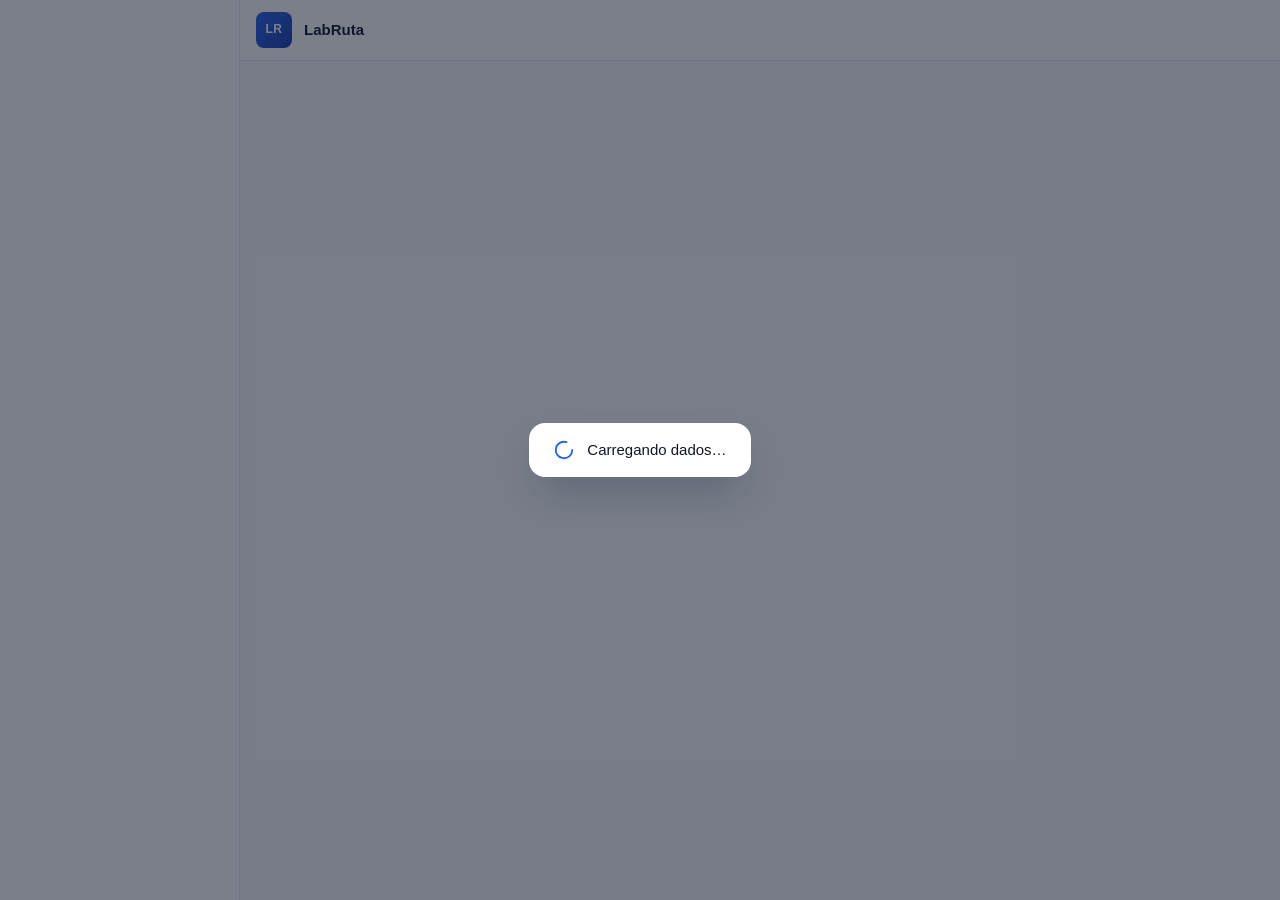
==== commit 0c1a78ed: "fix main" ====
--- a/index.html
+++ b/index.html
@@ -90,8 +90,14 @@
             window.__erroBoot(String((motivo && (motivo.stack || motivo.message)) || motivo));
         });
 
-        // O app nunca deve ficar mais de 30 s no spinner.
+        // Marcado pelo main.js quando o app termina de subir: depois disso o
+        // overlay pertence as acoes do usuario, e o watchdog nao opina.
+        window.__bootConcluido = function () { concluido = true; };
+        var concluido = false;
+
+        // O app nunca deve ficar mais de 30 s no spinner do boot.
         setTimeout(function () {
+            if (concluido) return;
             var raiz = document.getElementById('carregando-root');
             if (raiz && !raiz.hidden && raiz.querySelector('[data-carregando-msg]')) {
                 window.__erroBoot('O carregamento travou. Verifique a conexão e as regras do banco de dados.');
@@ -155,10 +161,15 @@
     <script src="js/ui/views/config.js?v=2026-08-25-01"></script>
     <script src="js/ui/shell.js?v=2026-08-25-01"></script>
 
+    <!-- ── Bootstrap ─────────────────────────────── -->
+    <script src="js/main.js?v=2026-08-25-01"></script>
+
     <script>
     // Diagnostico de carga: cada arquivo publica um namespace no fim. Se um
     // deles estourou, o namespace fica faltando e o culpado aparece na tela
     // com nome — em file:// o navegador so diz "Script error.".
+    // Roda DEPOIS do main.js: antes dele, NS.main ainda nao existe e a
+    // conferencia acusaria um erro que nao houve.
     (function () {
         var esperado = [
             ['js/core/versao.js', 'NS.APP_VERSION'],
@@ -222,8 +233,5 @@
     })();
     </script>
 
-    <!-- ── Bootstrap ─────────────────────────────── -->
-    <script src="js/main.js?v=2026-08-25-01"></script>
-
 </body>
 </html>
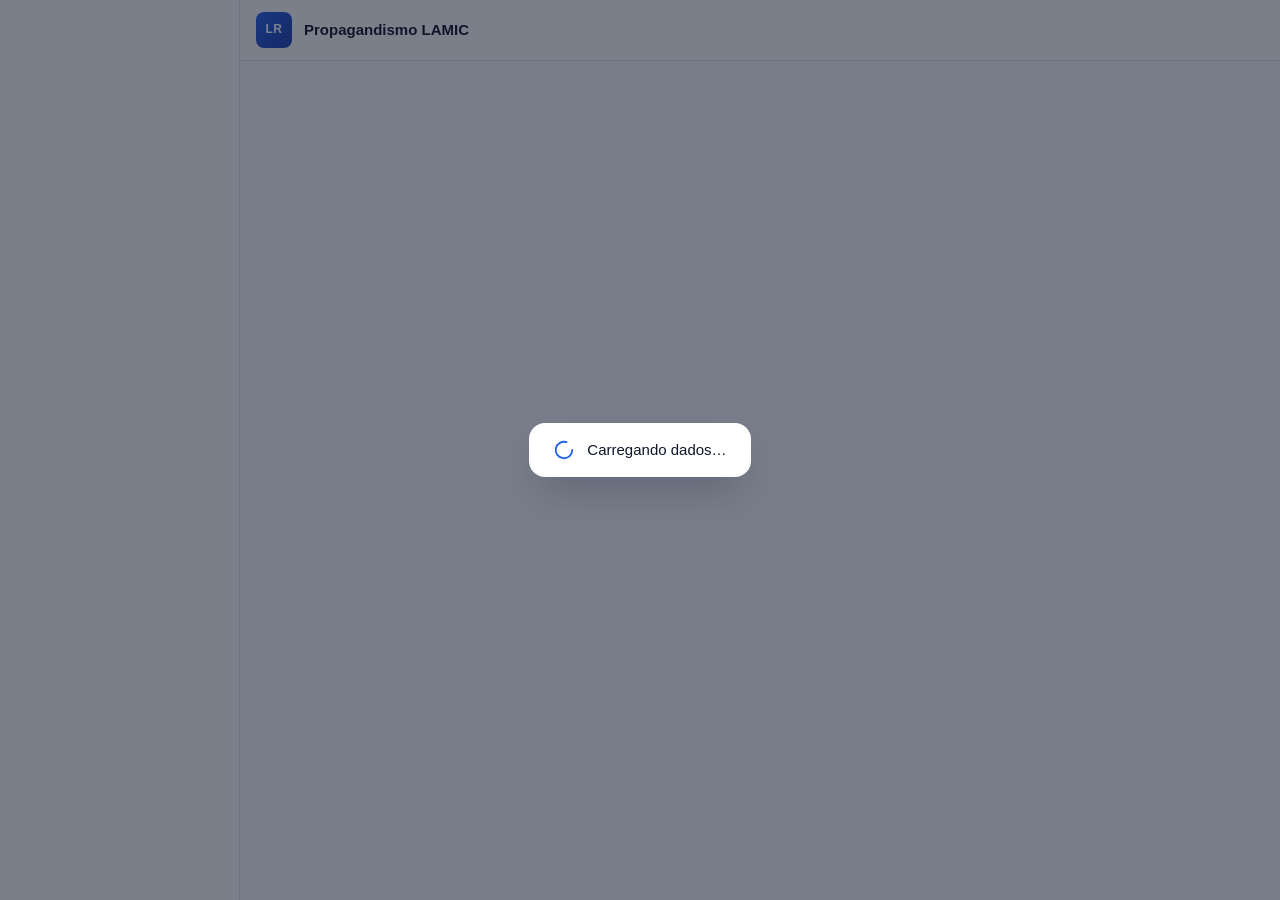
==== commit 3e7c4f7b: "fix" ====
--- a/index.html
+++ b/index.html
@@ -1,237 +1,243 @@
-<!DOCTYPE html>
-<html lang="pt-BR">
-<head>
-    <meta charset="UTF-8">
-    <meta name="viewport" content="width=device-width, initial-scale=1.0, viewport-fit=cover">
-    <meta name="theme-color" content="#2563eb">
-    <meta http-equiv="Cache-Control" content="no-cache, must-revalidate">
-    <!-- Abre por duplo-clique, sem servidor: CSS via <link> (css/) e JS
-         via <script src> (js/), na ordem de dependencia (core ->
-         domain/services -> ui -> main). Scripts sao globais, sem
-         import/export; cada arquivo se publica em NS.<pasta>.<arquivo>.
-
-         Os dados vivem no Firebase Realtime Database (js/core/firebase.js);
-         o SDK compat mora em js/vendor/ com a versao no nome do arquivo.
-
-         O ?v= de cada tag evita que o navegador sirva JS/CSS antigos depois
-         de uma atualizacao. Para publicar uma versao nova, veja as
-         instrucoes no topo de js/core/versao.js. -->
-
-    <title>LabRuta Propagandista</title>
-    <!-- ── Base ──────────────────────────────────── -->
-    <link rel="stylesheet" href="css/tokens.css?v=2026-08-25-01">
-    <link rel="stylesheet" href="css/base.css?v=2026-08-25-01">
-
-    <!-- ── Layout e componentes ──────────────────── -->
-    <link rel="stylesheet" href="css/layout.css?v=2026-08-25-01">
-    <link rel="stylesheet" href="css/components.css?v=2026-08-25-01">
-    <link rel="stylesheet" href="css/auth.css?v=2026-08-25-01">
-</head>
-<body>
-
-    <header class="app-header">
-        <div class="app-header__brand">
-            <span class="app-header__logo" aria-hidden="true">LR</span>
-            <div class="app-header__titulo">
-                <strong>LabRuta</strong>
-                <span id="header-usuario" class="app-header__usuario"></span>
-            </div>
-        </div>
-        <div class="app-header__acoes" id="header-acoes"></div>
-    </header>
-
-    <nav class="app-nav" id="app-nav" aria-label="Navegação principal"></nav>
-
-    <main class="app-main" id="app" tabindex="-1"></main>
-
-    <div id="modal-root"></div>
-    <div id="toast-root" class="toast-root" role="status" aria-live="polite"></div>
-
-    <!-- Visivel desde o primeiro frame: some so quando o app esta montado. -->
-    <div id="carregando-root" class="carregando-overlay carregando-overlay--visivel" role="status" aria-live="polite">
-        <div class="carregando__caixa">
-            <svg class="carregando__spinner" width="22" height="22" viewBox="0 0 24 24" fill="none"
-                 stroke="currentColor" stroke-width="2" stroke-linecap="round" aria-hidden="true">
-                <path d="M21 12a9 9 0 1 1-6.219-8.56"/>
-            </svg>
-            <span class="carregando__msg" data-carregando-msg>Carregando…</span>
-        </div>
-    </div>
-    <script>
-    // Rede de seguranca do boot: qualquer erro de carga vira mensagem na
-    // tela. Sem isto, um script quebrado deixa o spinner girando para sempre
-    // e so o console do navegador conta o que aconteceu.
-    (function () {
-        var mostrado = false;
-        // `prioritario` deixa o diagnostico de carga sobrescrever o
-        // "Script error." generico que o file:// dispara primeiro.
-        window.__erroBoot = function (texto, prioritario) {
-            if (mostrado && !prioritario) return;
-            mostrado = true;
-            var raiz = document.getElementById('carregando-root');
-            if (!raiz) return;
-            raiz.hidden = false;
-            raiz.classList.add('carregando-overlay--visivel');
-            raiz.innerHTML = '<div class="carregando__caixa carregando__caixa--erro" role="alert">'
-                + '<h2 class="carregando__titulo">Falha ao iniciar o sistema</h2>'
-                + '<p class="carregando__texto" data-erro-detalhe></p>'
-                + '<button type="button" class="btn btn--primario" onclick="location.reload()">Tentar novamente</button>'
-                + '</div>';
-            raiz.querySelector('[data-erro-detalhe]').textContent = texto;
-        };
-
-        window.addEventListener('error', function (e) {
-            var arquivo = (e.filename || '').split('/').pop().split('?')[0];
-            window.__erroBoot((e.message || 'Erro') + (arquivo ? ' — ' + arquivo + ':' + e.lineno : ''));
-        });
-
-        window.addEventListener('unhandledrejection', function (e) {
-            var motivo = e.reason;
-            window.__erroBoot(String((motivo && (motivo.stack || motivo.message)) || motivo));
-        });
-
-        // Marcado pelo main.js quando o app termina de subir: depois disso o
-        // overlay pertence as acoes do usuario, e o watchdog nao opina.
-        window.__bootConcluido = function () { concluido = true; };
-        var concluido = false;
-
-        // O app nunca deve ficar mais de 30 s no spinner do boot.
-        setTimeout(function () {
-            if (concluido) return;
-            var raiz = document.getElementById('carregando-root');
-            if (raiz && !raiz.hidden && raiz.querySelector('[data-carregando-msg]')) {
-                window.__erroBoot('O carregamento travou. Verifique a conexão e as regras do banco de dados.');
-            }
-        }, 30000);
-    })();
-    var NS = window.NS || {};
-    </script>
-
-    <!-- ── Firebase (SDK compat, versao no nome do arquivo) ── -->
-    <script src="js/vendor/firebase-app-compat-11.6.0.js"></script>
-    <script src="js/vendor/firebase-database-compat-11.6.0.js"></script>
-
-    <!-- ── Infraestrutura ────────────────────────── -->
-    <script src="js/core/versao.js?v=2026-08-25-01"></script>
-    <script src="js/core/id.js?v=2026-08-25-01"></script>
-    <script src="js/core/events.js?v=2026-08-25-01"></script>
-    <script src="js/core/firebase.js?v=2026-08-25-01"></script>
-    <script src="js/core/storage.js?v=2026-08-25-01"></script>
-    <script src="js/core/sessao.js?v=2026-08-25-01"></script>
-    <script src="js/core/dom.js?v=2026-08-25-01"></script>
-    <script src="js/core/db.js?v=2026-08-25-01"></script>
-    <script src="js/core/navegacao.js?v=2026-08-25-01"></script>
-    <script src="js/core/migracaoLocal.js?v=2026-08-25-01"></script>
-
-    <!-- ── Domínio ───────────────────────────────── -->
-    <script src="js/domain/telefone.js?v=2026-08-25-01"></script>
-    <script src="js/domain/enderecoUtils.js?v=2026-08-25-01"></script>
-    <script src="js/domain/config.js?v=2026-08-25-01"></script>
-    <script src="js/domain/permissoes.js?v=2026-08-25-01"></script>
-    <script src="js/domain/usuario.js?v=2026-08-25-01"></script>
-    <script src="js/domain/especialidade.js?v=2026-08-25-01"></script>
-    <script src="js/domain/objetivo.js?v=2026-08-25-01"></script>
-    <script src="js/domain/motivoAusencia.js?v=2026-08-25-01"></script>
-    <script src="js/domain/medico.js?v=2026-08-25-01"></script>
-    <script src="js/domain/visita.js?v=2026-08-25-01"></script>
-    <script src="js/services/viacep.js?v=2026-08-25-01"></script>
-    <script src="js/services/backup.js?v=2026-08-25-01"></script>
-    <script src="js/services/dadosTeste.js?v=2026-08-25-01"></script>
-
-    <!-- ── Interface ─────────────────────────────── -->
-    <script src="js/ui/icons.js?v=2026-08-25-01"></script>
-    <script src="js/ui/toast.js?v=2026-08-25-01"></script>
-    <script src="js/ui/carregando.js?v=2026-08-25-01"></script>
-    <script src="js/ui/conexaoBanner.js?v=2026-08-25-01"></script>
-    <script src="js/ui/modal.js?v=2026-08-25-01"></script>
-    <script src="js/ui/components/formField.js?v=2026-08-25-01"></script>
-    <script src="js/ui/components/card.js?v=2026-08-25-01"></script>
-    <script src="js/ui/components/calendario.js?v=2026-08-25-01"></script>
-    <script src="js/ui/components/mapa.js?v=2026-08-25-01"></script>
-    <script src="js/ui/forms/catalogoForm.js?v=2026-08-25-01"></script>
-    <script src="js/ui/forms/usuarioForm.js?v=2026-08-25-01"></script>
-    <script src="js/ui/forms/grupoForm.js?v=2026-08-25-01"></script>
-    <script src="js/ui/forms/medicoForm.js?v=2026-08-25-01"></script>
-    <script src="js/ui/forms/visitaForm.js?v=2026-08-25-01"></script>
-    <script src="js/ui/forms/visitaAcoes.js?v=2026-08-25-01"></script>
-    <script src="js/ui/views/medicoDetalhe.js?v=2026-08-25-01"></script>
-    <script src="js/ui/views/medicos.js?v=2026-08-25-01"></script>
-    <script src="js/ui/views/agenda.js?v=2026-08-25-01"></script>
-    <script src="js/ui/views/login.js?v=2026-08-25-01"></script>
-    <script src="js/ui/views/config.js?v=2026-08-25-01"></script>
-    <script src="js/ui/shell.js?v=2026-08-25-01"></script>
-
-    <!-- ── Bootstrap ─────────────────────────────── -->
-    <script src="js/main.js?v=2026-08-25-01"></script>
-
-    <script>
-    // Diagnostico de carga: cada arquivo publica um namespace no fim. Se um
-    // deles estourou, o namespace fica faltando e o culpado aparece na tela
-    // com nome — em file:// o navegador so diz "Script error.".
-    // Roda DEPOIS do main.js: antes dele, NS.main ainda nao existe e a
-    // conferencia acusaria um erro que nao houve.
-    (function () {
-        var esperado = [
-            ['js/core/versao.js', 'NS.APP_VERSION'],
-            ['js/core/id.js', 'NS.core.id'],
-            ['js/core/events.js', 'NS.core.events'],
-            ['js/core/firebase.js', 'NS.core.firebase'],
-            ['js/core/storage.js', 'NS.core.storage'],
-            ['js/core/sessao.js', 'NS.core.sessao'],
-            ['js/core/dom.js', 'NS.core.dom'],
-            ['js/core/db.js', 'NS.core.db'],
-            ['js/core/navegacao.js', 'NS.core.navegacao'],
-            ['js/core/migracaoLocal.js', 'NS.core.migracaoLocal'],
-            ['js/domain/telefone.js', 'NS.domain.telefone'],
-            ['js/domain/enderecoUtils.js', 'NS.domain.enderecoUtils'],
-            ['js/domain/config.js', 'NS.domain.config'],
-            ['js/domain/permissoes.js', 'NS.domain.permissoes'],
-            ['js/domain/usuario.js', 'NS.domain.usuario'],
-            ['js/domain/especialidade.js', 'NS.domain.especialidade'],
-            ['js/domain/objetivo.js', 'NS.domain.objetivo'],
-            ['js/domain/motivoAusencia.js', 'NS.domain.motivoAusencia'],
-            ['js/domain/medico.js', 'NS.domain.medico'],
-            ['js/domain/visita.js', 'NS.domain.visita'],
-            ['js/services/viacep.js', 'NS.services.viacep'],
-            ['js/services/backup.js', 'NS.services.backup'],
-            ['js/services/dadosTeste.js', 'NS.services.dadosTeste'],
-            ['js/ui/icons.js', 'NS.ui.icons'],
-            ['js/ui/toast.js', 'NS.ui.toast'],
-            ['js/ui/carregando.js', 'NS.ui.carregando'],
-            ['js/ui/conexaoBanner.js', 'NS.ui.conexaoBanner'],
-            ['js/ui/modal.js', 'NS.ui.modal'],
-            ['js/ui/components/formField.js', 'NS.ui.components.formField'],
-            ['js/ui/components/card.js', 'NS.ui.components.card'],
-            ['js/ui/components/calendario.js', 'NS.ui.components.calendario'],
-            ['js/ui/components/mapa.js', 'NS.ui.components.mapa'],
-            ['js/ui/forms/catalogoForm.js', 'NS.ui.forms.catalogoForm'],
-            ['js/ui/forms/usuarioForm.js', 'NS.ui.forms.usuarioForm'],
-            ['js/ui/forms/grupoForm.js', 'NS.ui.forms.grupoForm'],
-            ['js/ui/forms/medicoForm.js', 'NS.ui.forms.medicoForm'],
-            ['js/ui/forms/visitaForm.js', 'NS.ui.forms.visitaForm'],
-            ['js/ui/forms/visitaAcoes.js', 'NS.ui.forms.visitaAcoes'],
-            ['js/ui/views/medicoDetalhe.js', 'NS.ui.views.medicoDetalhe'],
-            ['js/ui/views/medicos.js', 'NS.ui.views.medicos'],
-            ['js/ui/views/agenda.js', 'NS.ui.views.agenda'],
-            ['js/ui/views/login.js', 'NS.ui.views.login'],
-            ['js/ui/views/config.js', 'NS.ui.views.config'],
-            ['js/ui/shell.js', 'NS.ui.shell'],
-            ['js/main.js', 'NS.main']
-        ];
-
-        var faltando = esperado.filter(function (par) {
-            return par[1].split('.').slice(1).reduce(function (obj, chave) {
-                return obj && obj[chave];
-            }, NS) === undefined;
-        });
-
-        if (!faltando.length) return;
-
-        window.__erroBoot('Estes arquivos nao carregaram: '
-            + faltando.map(function (p) { return p[0]; }).join(', ')
-            + '. O primeiro da lista e a causa.', true);
-    })();
-    </script>
-
-</body>
-</html>
+<!DOCTYPE html>
+<html lang="pt-BR">
+<head>
+    <meta charset="UTF-8">
+    <meta name="viewport" content="width=device-width, initial-scale=1.0, viewport-fit=cover">
+    <meta name="theme-color" content="#2563eb">
+    <meta http-equiv="Cache-Control" content="no-cache, must-revalidate">
+    <!-- Abre por duplo-clique, sem servidor: CSS via <link> (css/) e JS
+         via <script src> (js/), na ordem de dependencia (core ->
+         domain/services -> ui -> main). Scripts sao globais, sem
+         import/export; cada arquivo se publica em NS.<pasta>.<arquivo>.
+
+         Os dados vivem no Firebase Realtime Database (js/core/firebase.js);
+         o SDK compat mora em js/vendor/ com a versao no nome do arquivo.
+
+         O ?v= de cada tag evita que o navegador sirva JS/CSS antigos depois
+         de uma atualizacao. Para publicar uma versao nova, veja as
+         instrucoes no topo de js/core/versao.js. -->
+
+    <title>Propagandismo LAMIC</title>
+    <!-- ── Base ──────────────────────────────────── -->
+    <link rel="stylesheet" href="css/tokens.css?v=2026-09-10-01">
+    <link rel="stylesheet" href="css/base.css?v=2026-09-10-01">
+
+    <!-- ── Layout e componentes ──────────────────── -->
+    <link rel="stylesheet" href="css/layout.css?v=2026-09-10-01">
+    <link rel="stylesheet" href="css/components.css?v=2026-09-10-01">
+    <link rel="stylesheet" href="css/auth.css?v=2026-09-10-01">
+</head>
+<body>
+
+    <header class="app-header">
+        <div class="app-header__brand">
+            <span class="app-header__logo" aria-hidden="true">LR</span>
+            <div class="app-header__titulo">
+                <strong>Propagandismo LAMIC</strong>
+                <span id="header-usuario" class="app-header__usuario"></span>
+            </div>
+        </div>
+        <div class="app-header__acoes" id="header-acoes"></div>
+    </header>
+
+    <nav class="app-nav" id="app-nav" aria-label="Navegação principal"></nav>
+
+    <main class="app-main" id="app" tabindex="-1"></main>
+
+    <div id="modal-root"></div>
+    <div id="toast-root" class="toast-root" role="status" aria-live="polite"></div>
+
+    <!-- Visivel desde o primeiro frame: some so quando o app esta montado. -->
+    <div id="carregando-root" class="carregando-overlay carregando-overlay--visivel" role="status" aria-live="polite">
+        <div class="carregando__caixa">
+            <svg class="carregando__spinner" width="22" height="22" viewBox="0 0 24 24" fill="none"
+                 stroke="currentColor" stroke-width="2" stroke-linecap="round" aria-hidden="true">
+                <path d="M21 12a9 9 0 1 1-6.219-8.56"/>
+            </svg>
+            <span class="carregando__msg" data-carregando-msg>Carregando…</span>
+        </div>
+    </div>
+    <script>
+    // Rede de seguranca do boot: qualquer erro de carga vira mensagem na
+    // tela. Sem isto, um script quebrado deixa o spinner girando para sempre
+    // e so o console do navegador conta o que aconteceu.
+    (function () {
+        var mostrado = false;
+        // `prioritario` deixa o diagnostico de carga sobrescrever o
+        // "Script error." generico que o file:// dispara primeiro.
+        window.__erroBoot = function (texto, prioritario) {
+            if (mostrado && !prioritario) return;
+            mostrado = true;
+            var raiz = document.getElementById('carregando-root');
+            if (!raiz) return;
+            raiz.hidden = false;
+            raiz.classList.add('carregando-overlay--visivel');
+            raiz.innerHTML = '<div class="carregando__caixa carregando__caixa--erro" role="alert">'
+                + '<h2 class="carregando__titulo">Falha ao iniciar o sistema</h2>'
+                + '<p class="carregando__texto" data-erro-detalhe></p>'
+                + '<button type="button" class="btn btn--primario" onclick="location.reload()">Tentar novamente</button>'
+                + '</div>';
+            raiz.querySelector('[data-erro-detalhe]').textContent = texto;
+        };
+
+        window.addEventListener('error', function (e) {
+            var arquivo = (e.filename || '').split('/').pop().split('?')[0];
+            window.__erroBoot((e.message || 'Erro') + (arquivo ? ' — ' + arquivo + ':' + e.lineno : ''));
+        });
+
+        window.addEventListener('unhandledrejection', function (e) {
+            var motivo = e.reason;
+            window.__erroBoot(String((motivo && (motivo.stack || motivo.message)) || motivo));
+        });
+
+        // Marcado pelo main.js quando o app termina de subir: depois disso o
+        // overlay pertence as acoes do usuario, e o watchdog nao opina.
+        window.__bootConcluido = function () { concluido = true; };
+        var concluido = false;
+
+        // O app nunca deve ficar mais de 30 s no spinner do boot.
+        setTimeout(function () {
+            if (concluido) return;
+            var raiz = document.getElementById('carregando-root');
+            if (raiz && !raiz.hidden && raiz.querySelector('[data-carregando-msg]')) {
+                window.__erroBoot('O carregamento travou. Verifique a conexão e as regras do banco de dados.');
+            }
+        }, 30000);
+    })();
+    var NS = window.NS || {};
+    </script>
+
+    <!-- ── Firebase (SDK compat, versao no nome do arquivo) ── -->
+    <script src="js/vendor/firebase-app-compat-11.6.0.js"></script>
+    <script src="js/vendor/firebase-database-compat-11.6.0.js"></script>
+
+    <!-- ── Infraestrutura ────────────────────────── -->
+    <script src="js/core/versao.js?v=2026-09-10-01"></script>
+    <script src="js/core/id.js?v=2026-09-10-01"></script>
+    <script src="js/core/events.js?v=2026-09-10-01"></script>
+    <script src="js/core/firebase.js?v=2026-09-10-01"></script>
+    <script src="js/core/storage.js?v=2026-09-10-01"></script>
+    <script src="js/core/sessao.js?v=2026-09-10-01"></script>
+    <script src="js/core/dom.js?v=2026-09-10-01"></script>
+    <script src="js/core/db.js?v=2026-09-10-01"></script>
+    <script src="js/core/navegacao.js?v=2026-09-10-01"></script>
+    <script src="js/core/migracaoLocal.js?v=2026-09-10-01"></script>
+
+    <!-- ── Domínio ───────────────────────────────── -->
+    <script src="js/domain/telefone.js?v=2026-09-10-01"></script>
+    <script src="js/domain/enderecoUtils.js?v=2026-09-10-01"></script>
+    <script src="js/domain/config.js?v=2026-09-10-01"></script>
+    <script src="js/domain/permissoes.js?v=2026-09-10-01"></script>
+    <script src="js/domain/usuario.js?v=2026-09-10-01"></script>
+    <script src="js/domain/especialidade.js?v=2026-09-10-01"></script>
+    <script src="js/domain/objetivo.js?v=2026-09-10-01"></script>
+    <script src="js/domain/motivoAusencia.js?v=2026-09-10-01"></script>
+    <script src="js/domain/marcador.js?v=2026-09-10-01"></script>
+    <script src="js/domain/medico.js?v=2026-09-10-01"></script>
+    <script src="js/domain/visita.js?v=2026-09-10-01"></script>
+    <script src="js/services/viacep.js?v=2026-09-10-01"></script>
+    <script src="js/services/enderecoAutocomplete.js?v=2026-09-10-01"></script>
+    <script src="js/services/backup.js?v=2026-09-10-01"></script>
+    <script src="js/services/dadosTeste.js?v=2026-09-10-01"></script>
+
+    <!-- ── Interface ─────────────────────────────── -->
+    <script src="js/ui/icons.js?v=2026-09-10-01"></script>
+    <script src="js/ui/toast.js?v=2026-09-10-01"></script>
+    <script src="js/ui/carregando.js?v=2026-09-10-01"></script>
+    <script src="js/ui/conexaoBanner.js?v=2026-09-10-01"></script>
+    <script src="js/ui/modal.js?v=2026-09-10-01"></script>
+    <script src="js/ui/components/formField.js?v=2026-09-10-01"></script>
+    <script src="js/ui/components/card.js?v=2026-09-10-01"></script>
+    <script src="js/ui/components/calendario.js?v=2026-09-10-01"></script>
+    <script src="js/ui/components/mapa.js?v=2026-09-10-01"></script>
+    <script src="js/ui/forms/catalogoForm.js?v=2026-09-10-01"></script>
+    <script src="js/ui/forms/marcadorForm.js?v=2026-09-10-01"></script>
+    <script src="js/ui/forms/usuarioForm.js?v=2026-09-10-01"></script>
+    <script src="js/ui/forms/grupoForm.js?v=2026-09-10-01"></script>
+    <script src="js/ui/forms/medicoForm.js?v=2026-09-10-01"></script>
+    <script src="js/ui/forms/visitaForm.js?v=2026-09-10-01"></script>
+    <script src="js/ui/forms/visitaAcoes.js?v=2026-09-10-01"></script>
+    <script src="js/ui/views/medicoDetalhe.js?v=2026-09-10-01"></script>
+    <script src="js/ui/views/medicos.js?v=2026-09-10-01"></script>
+    <script src="js/ui/views/agenda.js?v=2026-09-10-01"></script>
+    <script src="js/ui/views/login.js?v=2026-09-10-01"></script>
+    <script src="js/ui/views/config.js?v=2026-09-10-01"></script>
+    <script src="js/ui/shell.js?v=2026-09-10-01"></script>
+
+    <!-- ── Bootstrap ─────────────────────────────── -->
+    <script src="js/main.js?v=2026-09-10-01"></script>
+
+    <script>
+    // Diagnostico de carga: cada arquivo publica um namespace no fim. Se um
+    // deles estourou, o namespace fica faltando e o culpado aparece na tela
+    // com nome — em file:// o navegador so diz "Script error.".
+    // Roda DEPOIS do main.js: antes dele, NS.main ainda nao existe e a
+    // conferencia acusaria um erro que nao houve.
+    (function () {
+        var esperado = [
+            ['js/core/versao.js', 'NS.APP_VERSION'],
+            ['js/core/id.js', 'NS.core.id'],
+            ['js/core/events.js', 'NS.core.events'],
+            ['js/core/firebase.js', 'NS.core.firebase'],
+            ['js/core/storage.js', 'NS.core.storage'],
+            ['js/core/sessao.js', 'NS.core.sessao'],
+            ['js/core/dom.js', 'NS.core.dom'],
+            ['js/core/db.js', 'NS.core.db'],
+            ['js/core/navegacao.js', 'NS.core.navegacao'],
+            ['js/core/migracaoLocal.js', 'NS.core.migracaoLocal'],
+            ['js/domain/telefone.js', 'NS.domain.telefone'],
+            ['js/domain/enderecoUtils.js', 'NS.domain.enderecoUtils'],
+            ['js/domain/config.js', 'NS.domain.config'],
+            ['js/domain/permissoes.js', 'NS.domain.permissoes'],
+            ['js/domain/usuario.js', 'NS.domain.usuario'],
+            ['js/domain/especialidade.js', 'NS.domain.especialidade'],
+            ['js/domain/objetivo.js', 'NS.domain.objetivo'],
+            ['js/domain/motivoAusencia.js', 'NS.domain.motivoAusencia'],
+            ['js/domain/marcador.js', 'NS.domain.marcador'],
+            ['js/domain/medico.js', 'NS.domain.medico'],
+            ['js/domain/visita.js', 'NS.domain.visita'],
+            ['js/services/viacep.js', 'NS.services.viacep'],
+            ['js/services/enderecoAutocomplete.js', 'NS.services.enderecoAutocomplete'],
+            ['js/services/backup.js', 'NS.services.backup'],
+            ['js/services/dadosTeste.js', 'NS.services.dadosTeste'],
+            ['js/ui/icons.js', 'NS.ui.icons'],
+            ['js/ui/toast.js', 'NS.ui.toast'],
+            ['js/ui/carregando.js', 'NS.ui.carregando'],
+            ['js/ui/conexaoBanner.js', 'NS.ui.conexaoBanner'],
+            ['js/ui/modal.js', 'NS.ui.modal'],
+            ['js/ui/components/formField.js', 'NS.ui.components.formField'],
+            ['js/ui/components/card.js', 'NS.ui.components.card'],
+            ['js/ui/components/calendario.js', 'NS.ui.components.calendario'],
+            ['js/ui/components/mapa.js', 'NS.ui.components.mapa'],
+            ['js/ui/forms/catalogoForm.js', 'NS.ui.forms.catalogoForm'],
+            ['js/ui/forms/marcadorForm.js', 'NS.ui.forms.marcadorForm'],
+            ['js/ui/forms/usuarioForm.js', 'NS.ui.forms.usuarioForm'],
+            ['js/ui/forms/grupoForm.js', 'NS.ui.forms.grupoForm'],
+            ['js/ui/forms/medicoForm.js', 'NS.ui.forms.medicoForm'],
+            ['js/ui/forms/visitaForm.js', 'NS.ui.forms.visitaForm'],
+            ['js/ui/forms/visitaAcoes.js', 'NS.ui.forms.visitaAcoes'],
+            ['js/ui/views/medicoDetalhe.js', 'NS.ui.views.medicoDetalhe'],
+            ['js/ui/views/medicos.js', 'NS.ui.views.medicos'],
+            ['js/ui/views/agenda.js', 'NS.ui.views.agenda'],
+            ['js/ui/views/login.js', 'NS.ui.views.login'],
+            ['js/ui/views/config.js', 'NS.ui.views.config'],
+            ['js/ui/shell.js', 'NS.ui.shell'],
+            ['js/main.js', 'NS.main']
+        ];
+
+        var faltando = esperado.filter(function (par) {
+            return par[1].split('.').slice(1).reduce(function (obj, chave) {
+                return obj && obj[chave];
+            }, NS) === undefined;
+        });
+
+        if (!faltando.length) return;
+
+        window.__erroBoot('Estes arquivos nao carregaram: '
+            + faltando.map(function (p) { return p[0]; }).join(', ')
+            + '. O primeiro da lista e a causa.', true);
+    })();
+    </script>
+
+</body>
+</html>
--- a/css/layout.css
+++ b/css/layout.css
@@ -234,16 +234,41 @@
 }
 
 /*
- * Na Agenda, segmentado (Cards/Semana/Mês) + filtro de grupo sempre na
- * mesma linha — mesmo no mobile o segmentado não quebra (é inline-flex)
- * e o filtro encolhe (.popover-filtro-wrap) em vez de cair pra baixo.
+ * Na Agenda a barra tem três controles: segmentado (Cards/Semana/Mês),
+ * filtro de grupo e filtro de marcadores. Os três só cabem lado a lado a
+ * partir de 720px; abaixo disso a barra quebra e os dois filtros dividem
+ * a segunda linha, em vez de espremer os rótulos até virarem reticências.
+ *
+ * Todo o dimensionamento dos filtros da Agenda mora aqui — `.popover-filtro-wrap`
+ * tem uma regra genérica em components.css, e concentrar as exceções num
+ * lugar só evita as duas se anularem conforme a ordem dos arquivos.
  */
 .barra-filtros--agenda {
-    flex-wrap: nowrap;
+    flex-wrap: wrap;
 }
 
 .barra-filtros--agenda .segmentado {
     flex-shrink: 0;
+}
+
+/* O filtro de grupo tem texto variável: é ele que cede espaço. */
+.barra-filtros--agenda .popover-filtro-wrap {
+    flex: 1 1 130px;
+}
+
+/* O de marcadores tem rótulo fixo e curto: larga o que o conteúdo pedir. */
+.barra-filtros--agenda .popover-filtro-wrap--marcadores {
+    flex: 0 0 auto;
+}
+
+@media (min-width: 720px) {
+    .barra-filtros--agenda {
+        flex-wrap: nowrap;
+    }
+
+    .barra-filtros--agenda .popover-filtro-wrap:not(.popover-filtro-wrap--marcadores) {
+        flex: 0 1 200px;
+    }
 }
 
 .barra-filtros__busca {
--- a/css/components.css
+++ b/css/components.css
@@ -609,6 +609,8 @@
     .form-linha--cidade-uf { grid-template-columns: 1fr 90px; }
     /* Médico ocupa mais espaço; especialidade é só leitura. */
     .form-linha--medico { grid-template-columns: 1.6fr 1fr; }
+    /* Objetivo é obrigatório e mais largo; marcadores acompanham ao lado. */
+    .form-linha--objetivo { grid-template-columns: 1.15fr 1fr; align-items: start; }
 }
 
 /* ---------- Seletor de médico (gatilho + popover pesquisável) ---------- */
@@ -788,8 +790,10 @@
     min-width: 0;
 }
 
+/* O filtro de marcadores tem largura de conteúdo (ver layout.css) e fica
+   de fora desta largura fixa. */
 @media (min-width: 520px) {
-    .popover-filtro-wrap {
+    .popover-filtro-wrap:not(.popover-filtro-wrap--marcadores) {
         flex: 0 1 200px;
     }
 }
@@ -950,6 +954,58 @@
     gap: var(--sp-2);
 }
 
+/* ---------- Autocompletar de campo (rua/bairro/cidade) ---------- */
+.campo-autocomplete {
+    position: relative;
+}
+
+.campo-autocomplete__lista {
+    position: absolute;
+    top: calc(100% + 6px);
+    left: 0;
+    right: 0;
+    z-index: 20;
+    max-height: 220px;
+    overflow-y: auto;
+    background: var(--surface);
+    border: 1px solid var(--border);
+    border-radius: var(--radius);
+    box-shadow: var(--shadow-lg);
+    padding: var(--sp-1);
+    animation: popover-medico-abrir .15s ease;
+}
+
+.campo-autocomplete__lista[hidden] {
+    display: none;
+}
+
+.campo-autocomplete__opcao {
+    display: block;
+    width: 100%;
+    padding: var(--sp-2) var(--sp-3);
+    border: none;
+    background: transparent;
+    border-radius: var(--radius-sm);
+    color: var(--text);
+    font-size: var(--fs-base);
+    text-align: left;
+    cursor: pointer;
+    white-space: nowrap;
+    overflow: hidden;
+    text-overflow: ellipsis;
+}
+
+.campo-autocomplete__opcao:hover,
+.campo-autocomplete__opcao--ativa {
+    background: var(--bg);
+}
+
+.campo-autocomplete__opcao mark {
+    background: var(--primary-light);
+    color: var(--primary-dark);
+    border-radius: 3px;
+}
+
 .campo-com-botao .campo__controle {
     flex: 1;
     min-width: 0;
@@ -1015,6 +1071,519 @@
     text-align: center;
     font-size: var(--fs-sm);
     color: var(--text-muted);
+}
+
+/* ============================================================
+   Marcadores (etiquetas coloridas de visita)
+   ============================================================ */
+
+/*
+ * A cor de cada marcador entra por variável (--marcador-cor e as duas
+ * derivadas, calculadas em JS com alfa), então a forma do chip é definida
+ * uma vez só aqui e cada etiqueta só troca o valor.
+ */
+.marcador-chip {
+    display: inline-flex;
+    align-items: center;
+    gap: 6px;
+    max-width: 100%;
+    padding: 4px 10px;
+    background: var(--marcador-fundo, var(--bg));
+    border: 1px solid var(--marcador-borda, var(--border));
+    border-radius: var(--radius-pill);
+    font-size: var(--fs-sm);
+    font-weight: 600;
+    line-height: 1.4;
+    color: var(--marcador-cor, var(--text));
+}
+
+.marcador-chip > span {
+    overflow: hidden;
+    text-overflow: ellipsis;
+    white-space: nowrap;
+}
+
+.marcador-chip svg {
+    flex-shrink: 0;
+    width: 13px;
+    height: 13px;
+    color: var(--marcador-cor, var(--text-muted));
+}
+
+.marcador-chip--sm {
+    padding: 3px 9px;
+    font-size: var(--fs-xs);
+}
+
+.marcador-chip--sm svg {
+    width: 12px;
+    height: 12px;
+}
+
+/* O "x" de remover, dentro do chip no formulário de visita. */
+.marcador-chip__x {
+    display: inline-flex;
+    align-items: center;
+    justify-content: center;
+    flex-shrink: 0;
+    width: 15px;
+    height: 15px;
+    margin-right: -3px;
+    border-radius: 50%;
+    color: var(--marcador-cor, var(--text-muted));
+    opacity: .65;
+    cursor: pointer;
+    transition: opacity var(--transicao), background var(--transicao);
+}
+
+.marcador-chip__x:hover {
+    opacity: 1;
+    background: var(--marcador-borda, var(--border));
+}
+
+.marcador-chip__x svg {
+    width: 10px;
+    height: 10px;
+}
+
+/* Fita de marcadores no card de visita. */
+.card__marcadores {
+    display: flex;
+    flex-wrap: wrap;
+    gap: 6px;
+    margin-top: var(--sp-1);
+}
+
+/* ---------- Campo de marcadores no formulário de visita ---------- */
+.popover-marcadores-wrap {
+    position: relative;
+    flex: 1;
+    min-width: 0;
+}
+
+.seletor-marcadores {
+    display: flex;
+    align-items: center;
+    gap: var(--sp-2);
+    width: 100%;
+    min-height: 42px;
+    padding: 6px var(--sp-3);
+    background: var(--surface);
+    border: 1px solid var(--border-strong);
+    border-radius: var(--radius-sm);
+    text-align: left;
+    cursor: pointer;
+    transition: border-color var(--transicao), box-shadow var(--transicao);
+}
+
+.seletor-marcadores:hover {
+    border-color: var(--primary);
+}
+
+.seletor-marcadores[aria-expanded="true"] {
+    border-color: var(--primary);
+    box-shadow: 0 0 0 3px var(--primary-border);
+}
+
+.seletor-marcadores__chips {
+    display: flex;
+    flex: 1;
+    flex-wrap: wrap;
+    gap: 5px;
+    min-width: 0;
+}
+
+.seletor-marcadores__vazio {
+    font-size: var(--fs-sm);
+    color: var(--text-soft);
+}
+
+.seletor-marcadores > svg {
+    flex-shrink: 0;
+    width: 16px;
+    height: 16px;
+    color: var(--text-muted);
+    transition: transform var(--transicao);
+}
+
+.seletor-marcadores[aria-expanded="true"] > svg {
+    transform: rotate(180deg);
+}
+
+/* ---------- Popover de marcadores (formulário e filtro) ---------- */
+/*
+ * Alinhado pela direita e limitado à largura do próprio campo: dentro do
+ * modal (que rola em Y e portanto recorta em X) um popover mais largo que
+ * o campo empurraria o corpo para os lados e faria nascer uma barra de
+ * rolagem horizontal.
+ */
+.popover-marcadores {
+    position: absolute;
+    top: calc(100% + 6px);
+    right: 0;
+    left: auto;
+    z-index: 25;
+    min-width: 100%;
+    max-width: 100%;
+    padding: var(--sp-2);
+    background: var(--surface);
+    border: 1px solid var(--border);
+    border-radius: var(--radius);
+    box-shadow: var(--shadow-lg);
+    animation: popover-medico-abrir .15s ease;
+}
+
+.popover-marcadores[hidden] {
+    display: none;
+}
+
+/*
+ * No filtro da Agenda o popover alinha pela direita — encostado na borda
+ * direita da barra, ele não vaza da tela. Abaixo de 520px o gatilho é
+ * estreito demais para servir de âncora: aí o popover passa a `fixed`,
+ * centrado e com a largura útil da tela, em vez de escorrer para fora.
+ */
+.popover-marcadores--filtro {
+    left: auto;
+    right: 0;
+    /* Fora do modal não há recorte: o popover do filtro pode ser mais
+       largo que o gatilho, que é estreito. */
+    min-width: 240px;
+    max-width: calc(100vw - 2 * var(--sp-4));
+}
+
+.popover-marcadores__cabecalho {
+    display: flex;
+    align-items: center;
+    justify-content: space-between;
+    gap: var(--sp-2);
+}
+
+.popover-marcadores__limpar {
+    padding: var(--sp-1) var(--sp-2);
+    border: none;
+    background: transparent;
+    border-radius: var(--radius-sm);
+    font-size: var(--fs-xs);
+    font-weight: 700;
+    color: var(--primary);
+    cursor: pointer;
+}
+
+.popover-marcadores__limpar:hover {
+    background: var(--primary-light);
+}
+
+.popover-marcadores__lista {
+    display: flex;
+    flex-direction: column;
+    gap: 2px;
+    max-height: 240px;
+    overflow-y: auto;
+}
+
+.popover-marcadores__item {
+    display: flex;
+    align-items: center;
+    gap: var(--sp-3);
+    width: 100%;
+    padding: var(--sp-2);
+    border: none;
+    background: transparent;
+    border-radius: var(--radius-sm);
+    text-align: left;
+    cursor: pointer;
+    transition: background var(--transicao);
+}
+
+.popover-marcadores__item:hover {
+    background: var(--bg);
+}
+
+.popover-marcadores__item--ativo {
+    background: var(--primary-light);
+}
+
+.popover-marcadores__ponto {
+    flex-shrink: 0;
+    width: 12px;
+    height: 12px;
+    border-radius: 50%;
+    box-shadow: inset 0 0 0 1px rgba(15, 23, 42, .12);
+}
+
+.popover-marcadores__nome {
+    flex: 1;
+    min-width: 0;
+    overflow: hidden;
+    text-overflow: ellipsis;
+    white-space: nowrap;
+    font-size: var(--fs-sm);
+    font-weight: 600;
+    color: var(--text);
+}
+
+.popover-marcadores__vazio {
+    padding: var(--sp-4) var(--sp-3);
+    text-align: center;
+    font-size: var(--fs-sm);
+    color: var(--text-muted);
+}
+
+.popover-marcadores__gerenciar {
+    display: flex;
+    align-items: center;
+    justify-content: center;
+    gap: var(--sp-2);
+    width: 100%;
+    margin-top: var(--sp-2);
+    padding: var(--sp-2);
+    border: none;
+    border-top: 1px solid var(--border);
+    background: transparent;
+    font-size: var(--fs-sm);
+    font-weight: 600;
+    color: var(--text-muted);
+    cursor: pointer;
+    transition: color var(--transicao);
+}
+
+.popover-marcadores__gerenciar:hover {
+    color: var(--primary);
+}
+
+.popover-marcadores__gerenciar svg {
+    width: 15px;
+    height: 15px;
+}
+
+/* ---------- Gatilho do filtro de marcadores (barra da Agenda) ---------- */
+/* O rótulo "Marcadores" é fixo e curto: não vira reticências. */
+.popover-filtro-wrap--marcadores .seletor-filtro__texto {
+    flex: 0 0 auto;
+    overflow: visible;
+}
+
+.seletor-filtro__icone {
+    flex-shrink: 0;
+    width: 15px;
+    height: 15px;
+    color: var(--text-muted);
+}
+
+.popover-filtro-wrap--ativo .seletor-filtro {
+    border-color: var(--primary);
+    background: var(--primary-light);
+}
+
+.popover-filtro-wrap--ativo .seletor-filtro__icone,
+.popover-filtro-wrap--ativo .seletor-filtro__texto {
+    color: var(--primary-dark);
+}
+
+.seletor-filtro__contador {
+    display: inline-flex;
+    align-items: center;
+    justify-content: center;
+    flex-shrink: 0;
+    min-width: 18px;
+    height: 18px;
+    padding: 0 5px;
+    background: var(--primary);
+    border-radius: var(--radius-pill);
+    font-size: var(--fs-xs);
+    font-weight: 700;
+    color: #fff;
+}
+
+.seletor-filtro__contador[hidden] {
+    display: none;
+}
+
+/* ---------- Gerenciador de marcadores ---------- */
+.marcador-gerenciar {
+    display: flex;
+    flex-direction: column;
+    gap: var(--sp-2);
+    max-height: 320px;
+    overflow-y: auto;
+}
+
+.marcador-linha {
+    display: flex;
+    align-items: center;
+    gap: var(--sp-2);
+    padding: var(--sp-2);
+    background: var(--bg);
+    border: 1px solid var(--border);
+    border-radius: var(--radius-sm);
+}
+
+.marcador-linha .marcador-chip {
+    flex: 0 1 auto;
+    min-width: 0;
+}
+
+.marcador-linha__usos {
+    flex: 1;
+    min-width: 0;
+    overflow: hidden;
+    text-overflow: ellipsis;
+    white-space: nowrap;
+    text-align: right;
+    font-size: var(--fs-xs);
+    color: var(--text-soft);
+}
+
+.marcador-previa {
+    display: flex;
+    align-items: center;
+    padding: var(--sp-3);
+    background: var(--bg);
+    border: 1px dashed var(--border-strong);
+    border-radius: var(--radius-sm);
+}
+
+/* ============================================================
+   Seletor de cores (matriz saturação/valor + trilho de matiz)
+   ============================================================ */
+.seletor-cor {
+    display: flex;
+    flex-direction: column;
+    gap: var(--sp-3);
+    padding: var(--sp-3);
+    background: var(--bg);
+    border: 1px solid var(--border);
+    border-radius: var(--radius);
+}
+
+.seletor-cor__topo {
+    display: flex;
+    align-items: center;
+    gap: var(--sp-3);
+}
+
+.seletor-cor__amostra {
+    flex-shrink: 0;
+    width: 42px;
+    height: 42px;
+    border-radius: var(--radius-sm);
+    box-shadow: inset 0 0 0 1px rgba(15, 23, 42, .12);
+}
+
+.seletor-cor__hex-wrap {
+    display: flex;
+    flex: 1;
+    align-items: center;
+    gap: var(--sp-2);
+    min-width: 0;
+}
+
+.seletor-cor__hex-rotulo {
+    font-size: var(--fs-xs);
+    font-weight: 700;
+    letter-spacing: .04em;
+    color: var(--text-soft);
+}
+
+.seletor-cor__hex {
+    flex: 1;
+    min-width: 0;
+    padding: 8px var(--sp-3);
+    background: var(--surface);
+    border: 1px solid var(--border-strong);
+    border-radius: var(--radius-sm);
+    font-family: ui-monospace, SFMono-Regular, Menlo, Consolas, monospace;
+    font-size: var(--fs-sm);
+    text-transform: lowercase;
+    color: var(--text);
+}
+
+.seletor-cor__hex:focus {
+    outline: none;
+    border-color: var(--primary);
+    box-shadow: 0 0 0 3px var(--primary-border);
+}
+
+/*
+ * A matriz é a cor pura (--matiz, trocada em JS) com dois gradientes por
+ * cima: branco no eixo X e preto no eixo Y — o mesmo empilhamento que os
+ * seletores nativos usam, sem canvas nem redesenho por pixel.
+ */
+.seletor-cor__area {
+    position: relative;
+    height: 150px;
+    border-radius: var(--radius-sm);
+    background:
+        linear-gradient(to top, #000, rgba(0, 0, 0, 0)),
+        linear-gradient(to right, #fff, rgba(255, 255, 255, 0)),
+        var(--matiz, #f00);
+    box-shadow: inset 0 0 0 1px rgba(15, 23, 42, .12);
+    cursor: crosshair;
+    touch-action: none;
+}
+
+.seletor-cor__area:focus-visible,
+.seletor-cor__matiz:focus-visible {
+    outline: 2px solid var(--primary);
+    outline-offset: 2px;
+}
+
+.seletor-cor__matiz {
+    position: relative;
+    height: 14px;
+    border-radius: var(--radius-pill);
+    background: linear-gradient(to right,
+        #f00 0%, #ff0 17%, #0f0 33%, #0ff 50%, #00f 67%, #f0f 83%, #f00 100%);
+    box-shadow: inset 0 0 0 1px rgba(15, 23, 42, .12);
+    cursor: pointer;
+    touch-action: none;
+}
+
+.seletor-cor__alca {
+    position: absolute;
+    top: 0;
+    left: 0;
+    width: 16px;
+    height: 16px;
+    /* A alça acompanha o ponto exato: o translate tira o próprio tamanho
+       da conta, então ela fica centrada na coordenada, não ao lado dela. */
+    transform: translate(-50%, -50%);
+    border: 2px solid #fff;
+    border-radius: 50%;
+    box-shadow: 0 1px 4px rgba(15, 23, 42, .45);
+    pointer-events: none;
+}
+
+.seletor-cor__alca--matiz {
+    top: 50%;
+    width: 18px;
+    height: 18px;
+}
+
+.seletor-cor__paleta {
+    display: grid;
+    grid-template-columns: repeat(10, 1fr);
+    gap: 6px;
+}
+
+.seletor-cor__atalho {
+    aspect-ratio: 1;
+    border: none;
+    border-radius: var(--radius-sm);
+    box-shadow: inset 0 0 0 1px rgba(15, 23, 42, .12);
+    cursor: pointer;
+    transition: transform var(--transicao), box-shadow var(--transicao);
+}
+
+.seletor-cor__atalho:hover {
+    transform: scale(1.12);
+    box-shadow: inset 0 0 0 1px rgba(15, 23, 42, .12), 0 2px 8px rgba(15, 23, 42, .22);
+}
+
+.seletor-cor__atalho:focus-visible {
+    outline: 2px solid var(--primary);
+    outline-offset: 2px;
 }
 
 /* ============================================================
--- a/css/auth.css
+++ b/css/auth.css
@@ -582,17 +582,33 @@
     align-items: start;
 }
 
+/*
+ * `.card` recorta o conteúdo (overflow: hidden — é o que corta a faixa
+ * colorida nos cantos arredondados dos cards de visita/médico). O card de
+ * "Grupos cadastrados" cresce ao expandir um grupo: com o recorte herdado,
+ * um grupo aberto com vários módulos junto ficava com o rodapé cortado
+ * pelo próprio card, sem barra de rolagem nenhuma pra alcançá-lo.
+ */
+.card--sem-recorte {
+    overflow: visible;
+}
+
 @media (min-width: 900px) {
     .grupos-layout {
         grid-template-columns: minmax(0, 360px) minmax(0, 1fr);
     }
 }
 
+/*
+ * Sanfona: só um módulo fica aberto por vez (ver `ligarModulos`), então
+ * a altura do editor não precisa caber vários corpos empilhados — só a
+ * lista de cabeçalhos fechados mais um corpo aberto por cima.
+ */
 .permissoes-editor {
     display: flex;
     flex-direction: column;
     gap: var(--sp-2);
-    max-height: 340px;
+    max-height: 420px;
     overflow-y: auto;
     padding: var(--sp-2);
     background: var(--bg);
@@ -699,7 +715,9 @@
 
 .grupo-item__corpo {
     display: none;
+    max-height: 70vh;
     padding: var(--sp-3);
+    overflow-y: auto;
     border-top: 1px solid var(--border);
     background: var(--bg);
 }
